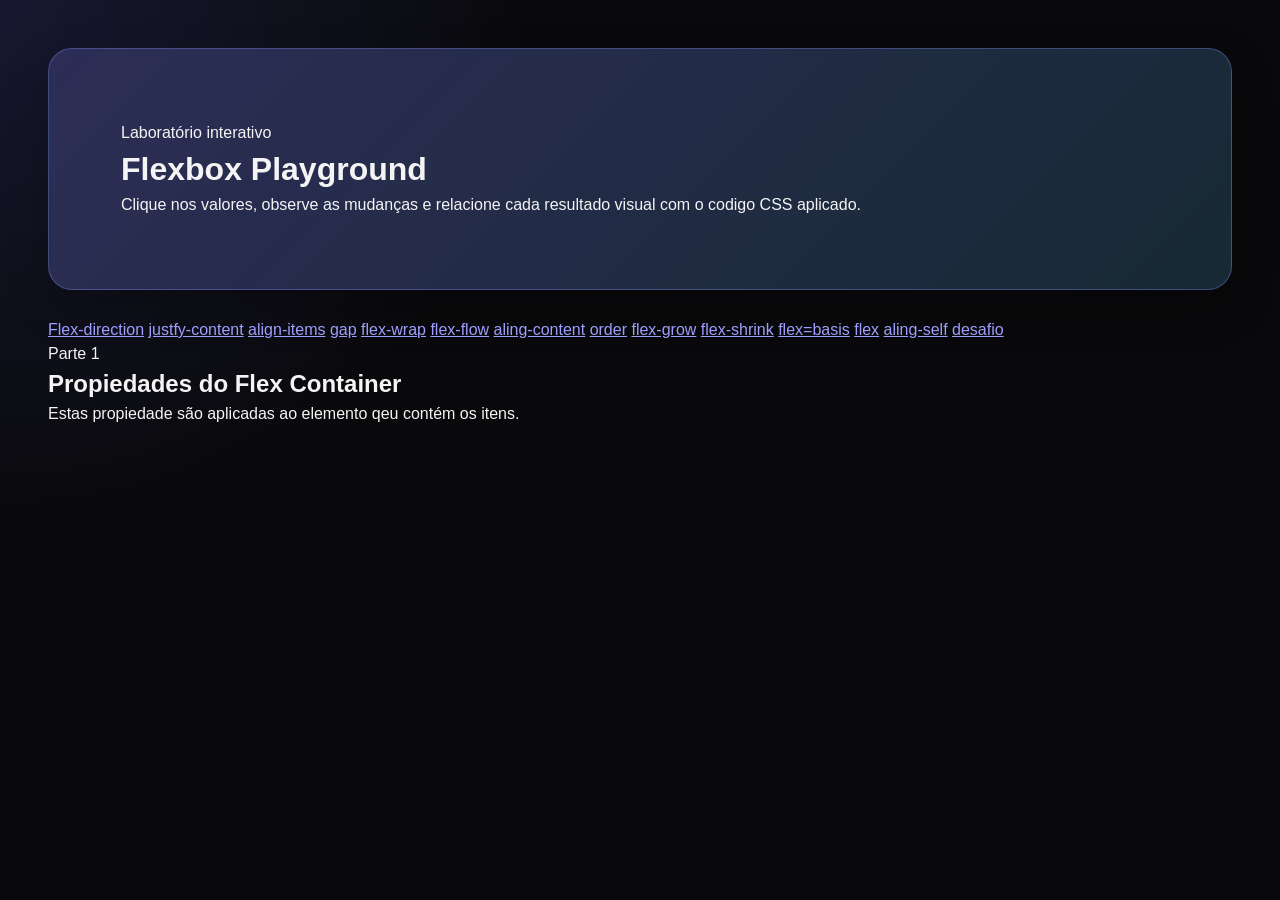
==== flexbox/index.html @ d8015ff4 "v1.0.0 Created the project architecture, including:  - /js    - script.js - /style    - style.css in" ====
<!-- Define que o documento utiliza HTML5. Deve ser a primeira declaração do arquivo -->
<!DOCTYPE html>
<!-- A tag html envolve toda a pagina. lang=pt-BR" informa o idioma para navegadores e leitores de tela. -->
<html lang="pt-BR">
<!-- Head guarda configurações e informações que não aparecem diretamente no conteúdo visual. -->
<head>
    <!-- Permite utilizar acentos, cedilha e outros caracteres especiais corretamente. -->
    <meta charset="UTF-8">
    <!-- Faz o layout respeitar a largura real de celularesm tablets e computadores. -->
    <meta name="viewport" content="width=device-width, initial-scale=1.0">
    <!-- Descrição usada por mecanismos de busca e no compartilhamento do link. -->
    <meta name="description" content="laboratório para aprender e praticar as principais propiedades do CSS flexbox">
    <!-- Texto exibido na aba do navegador -->
    <title>Laboratório Flexbox</title>
    <!-- Conecta o HTML ao arquivo CSS responsável pela aparencia da página. -->
    <link rel="stylesheet" href="style/style.css">

</head>

<!-- O body contém todo o conteúdo visível da página. -->
<body>

    <!-- ========================================================================
        CABEÇALHO PRINCIPAL
        Apresenta o nome e a proposta do laboratório.
    ==========================================================================-->

    <header class="page-header">
        <!-- Pequeno rótulo visual acima do título principal. -->
        <span class="page-label">Laboratório interativo</span>
        <!-- h1 é o título principal e deve representar o assunto da página. -->
        <h1>Flexbox Playground</h1>
        <p>
            Clique nos valores, observe as mudanças e relacione cada resultado visual com o codigo CSS aplicado.
        </p>
    </header>

    <!-- ========================================================================
        CABEÇALHO INTERNA
        Cada link aponta o id de uma seção da página.
        arial-label descreve o menu para tecnologias assistivas.
    ==========================================================================-->

    <nav>
        <a href="property-navigation" aria-label="Navegação das propiedades do Flexblox"></a>
        <a href="#flex-direction">Flex-direction</a>
        <a href="#justfy-content">justfy-content</a>
        <a href="#align-items">align-items</a>
        <a href="#gap">gap</a>
        <a href="#flex-wrap">flex-wrap</a>
        <a href="#flex-flow">flex-flow</a>
        <a href="#aling-content">aling-content</a>
        <a href="#order">order</a>
        <a href="#flex-grow">flex-grow</a>
        <a href="#flex-shrink">flex-shrink</a>
        <a href="#flex=basis">flex=basis</a>
        <a href="#flex">flex</a>
        <a href="#aling-self">aling-self</a>
        <a href="#desafio">desafio</a>
    </nav>

    <!-- O main reúne o centúdo principal do laboratório -->
    <main>

        <!-- ===================================================
         PARTE 1 - PROPRIEDADES DO FLEX CONTAINER
         São aplicadas ao elemento pai, responsásel por organizar os itens.
    =================================================== -->

    <header class="group-header">
        <span>Parte 1</span>
        <h2>Propiedades do Flex Container</h2>
        <p>Estas propiedade são aplicadas ao elemento qeu contém os itens.</p>
    </header>
    </main>
</body>
</html>
---- flexbox/style/style.css ----
/* ===========================================
   Configurações gerais
=========================================== */

:root {
    color-scheme: dark;
    --background: #09090b;
    --surface: #18181b;
    --surface-soft: #27272a;
    --surface-highlight: #3f3f46;
    --border: #52525b;
    --text: #f4f4f5;
    --text-muted: #d4d4d8;
    --primary: #6366f1;
    --primary-hover: #818cf8;
    --accente: #38bdf8;
    --success: #f59e0b;
    --warning: #f59e0b;
    --danger: #ef4444;
    --item: #0ea5e9;
    --item-selected: #f97316;
    --radius-small: 8px;
    --radius-medium: 12px;
    --radius-large: 18px;
    --shadow: 0 18px 45px rgba(0, 0, 0, 0.24);
}

* {
    margin: 0;
    padding: 0;
    box-sizing: border-box;
}

html {
    scroll-behavior: smooth;
    scroll-padding-top: 100px;
}

body {
    min-height: 100vh;
    padding: clamp(16px, 4vw, 48px);
    color: var(--text);
    background: 
        radial-gradient(circle at top left, 
            rgba(99, 102, 241, 0.16),
            transparent 34rem),
        var(--background);
    font-family: inter, arial, helvetica, sans-serif;
    line-height: 1.5; 
}
    button,
    select {
        font: inherit;
    }
    
    button,
    a,
    select {
        -webkit-tap-highlight-color: transparent;
    }

    button focus-visible,
    a:focus-visible
    select:focus-visible {
        outline: 3px solid #facc15;
        outline-offset: 3px;
    }

     /* ===========================================
          Cabeçalho e navegação
     =========================================== */

.page-header {
    max-width: 1200px;
    margin: 0 auto 28px;
    padding: clamp(28px, 6vw, 72px);
    text-aling: center;
    background: 
        linear-gradient(
            135deg, rgba(99, 102, 241, 0.28),
            rgba(14, 165, 233, 0.12)
        ),
            var(--surface);
    border: 1px solid rgba(129, 140, 248, 0.35);
    border-radius: 24px;
    box-shadow: var(--shadow);
}
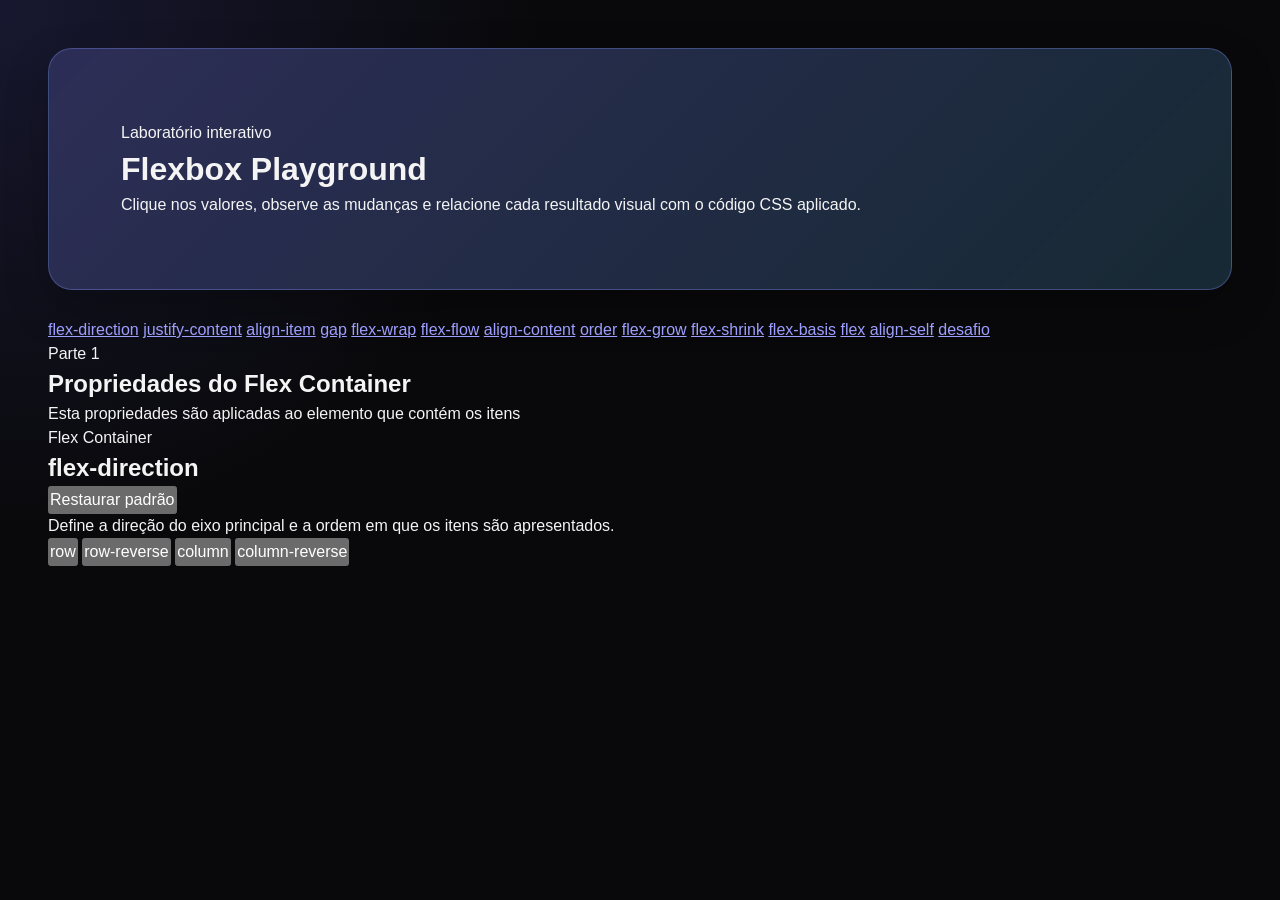
==== commit 4be2a32d: "v1.0.1 Updates to index.html:  1. Fixed bugs in the navigation menu. 2. Added styling to the `group-" ====
--- a/flexbox/index.html
+++ b/flexbox/index.html
@@ -1,77 +1,107 @@
 <!-- Define que o documento utiliza HTML5. Deve ser a primeira declaração do arquivo -->
 <!DOCTYPE html>
-<!-- A tag html envolve toda a pagina. lang=pt-BR" informa o idioma para navegadores e leitores de tela. -->
+<!-- A tag html envolve toda a página. lang="pt-BR" informa o idioma para navegadores e leitores de tela. -->
 <html lang="pt-BR">
-<!-- Head guarda configurações e informações que não aparecem diretamente no conteúdo visual. -->
+     <!-- O head guarda configurações e informações que não aparecem diretamente no conteúdo visual. -->
 <head>
     <!-- Permite utilizar acentos, cedilha e outros caracteres especiais corretamente. -->
     <meta charset="UTF-8">
-    <!-- Faz o layout respeitar a largura real de celularesm tablets e computadores. -->
+     <!-- Faz o layout respeitar a largura real de celulares, tablets e computadores. -->
     <meta name="viewport" content="width=device-width, initial-scale=1.0">
-    <!-- Descrição usada por mecanismos de busca e no compartilhamento do link. -->
-    <meta name="description" content="laboratório para aprender e praticar as principais propiedades do CSS flexbox">
-    <!-- Texto exibido na aba do navegador -->
-    <title>Laboratório Flexbox</title>
-    <!-- Conecta o HTML ao arquivo CSS responsável pela aparencia da página. -->
+    <!-- Descrição usada por mecanismos de busca e no compartilhamento do link -->
+    <meta name="description" content="Laboratório interativo para aprender a praticar as principais propriedades do css flexbox">
+    <!-- Texto exibido na aba do navegador-->
+    <title>Laboratorio Flexbox</title>
+    <!-- Conecta o HTML ao rquivo CSS responsável pela aparência da página -->
     <link rel="stylesheet" href="style/style.css">
-
 </head>
-
+ 
 <!-- O body contém todo o conteúdo visível da página. -->
 <body>
-
-    <!-- ========================================================================
-        CABEÇALHO PRINCIPAL
-        Apresenta o nome e a proposta do laboratório.
-    ==========================================================================-->
-
+ 
+        <!-- ===================================================
+         CABEÇALHO PRINCIPAL
+         Apresenta o nome e a proposta do laboratório.
+    =================================================== -->
+ 
     <header class="page-header">
-        <!-- Pequeno rótulo visual acima do título principal. -->
-        <span class="page-label">Laboratório interativo</span>
-        <!-- h1 é o título principal e deve representar o assunto da página. -->
+    <!-- Pequeno rótulo visual acima do título principal -->
+     <span class="page-label">Laboratório interativo</span>
+     <!-- h1 é o título principal e deve representar o assunto da página-->
         <h1>Flexbox Playground</h1>
         <p>
-            Clique nos valores, observe as mudanças e relacione cada resultado visual com o codigo CSS aplicado.
+            Clique nos valores, observe as mudanças e relacione cada resultado visual com o código CSS aplicado.
         </p>
     </header>
-
-    <!-- ========================================================================
-        CABEÇALHO INTERNA
-        Cada link aponta o id de uma seção da página.
-        arial-label descreve o menu para tecnologias assistivas.
-    ==========================================================================-->
-
-    <nav>
-        <a href="property-navigation" aria-label="Navegação das propiedades do Flexblox"></a>
-        <a href="#flex-direction">Flex-direction</a>
-        <a href="#justfy-content">justfy-content</a>
-        <a href="#align-items">align-items</a>
+    <!-- ===================================================
+         NAVEGAÇÃO INTERNA
+         Cada link aponta para o id de uma seção da página.
+         aria-label descreve o menu para tecnologias assistivas
+    =================================================== -->
+   
+ 
+    <nav class="property-navigation" aria-label="Navegação das propriedades do Flebox">
+        <a href="#flex-direction">flex-direction</a>
+        <a href="#justify-content">justify-content</a>
+        <a href="#align-item">align-item</a>
         <a href="#gap">gap</a>
         <a href="#flex-wrap">flex-wrap</a>
         <a href="#flex-flow">flex-flow</a>
-        <a href="#aling-content">aling-content</a>
+        <a href="#align-content">align-content</a>
         <a href="#order">order</a>
         <a href="#flex-grow">flex-grow</a>
         <a href="#flex-shrink">flex-shrink</a>
-        <a href="#flex=basis">flex=basis</a>
+        <a href="#flex-basis">flex-basis</a>
         <a href="#flex">flex</a>
-        <a href="#aling-self">aling-self</a>
+        <a href="#align-self">align-self</a>
         <a href="#desafio">desafio</a>
     </nav>
-
-    <!-- O main reúne o centúdo principal do laboratório -->
-    <main>
-
-        <!-- ===================================================
-         PARTE 1 - PROPRIEDADES DO FLEX CONTAINER
-         São aplicadas ao elemento pai, responsásel por organizar os itens.
+ 
+    <!-- O main reúne o conteúdo principal do laboratório -->
+<main>
+    <!-- ===================================================
+         PARTE 1 — PROPRIEDADES DO FLEX CONTAINER
+         São aplicadas ao elemento pai, responsável por organizar os itens.
     =================================================== -->
-
+ 
     <header class="group-header">
         <span>Parte 1</span>
-        <h2>Propiedades do Flex Container</h2>
-        <p>Estas propiedade são aplicadas ao elemento qeu contém os itens.</p>
+        <h2>Propriedades do Flex Container</h2>
+        <p>Esta propriedades são aplicadas ao elemento que contém os itens</p>
     </header>
-    </main>
+ 
+     <!-- ===================================================
+         SEÇÃO: flex-direction
+         Define a direção do eixo principal e a ordem inicial dos itens.
+         O id permite acessar esta seção pelo menu de navegação
+    =================================================== -->
+    <section class="demo" id="flex-direction">
+        <!-- Agrupa o título da propriedade e o botão que restaura o valor inicial. -->
+         <div class="demo-heading">
+            <div>
+                <span class="property-type">Flex Container</span>
+                <h2>flex-direction</h2>
+            </div>
+            <button type="button" class="reset-button" data-reset-section="direction">Restaurar padrão</button>
+         </div>
+ 
+         <p class="demo-introduction">
+            Define a direção do eixo principal e a ordem em que os itens são apresentados.
+         </p>
+ 
+         <!--
+            Grupo de botões com os valores da propriedade role="group" e aria-label ajudam leitores de tela data-* guarada o valor que será lido pelo JavaScript. aria-pressed informal qual botão está ativo.        
+         -->
+        <div class="buttons" role="group" aria aria-label="Valores de flex direction">
+            <button type="button" data-direction="row" aria-pressed="true">row</button>
+            <button type="button" data-direction="row-reverse" aria-pressed="false">row-reverse</button>
+            <button type="button" data-direction="column" aria-pressed="false">column</button>
+            <button type="button" data-direction="column-reverse" aria-pressed="false">column-reverse</button>
+        </div>
+    </section>
+</main>
+ 
+ 
 </body>
-</html>+</html>
+ 
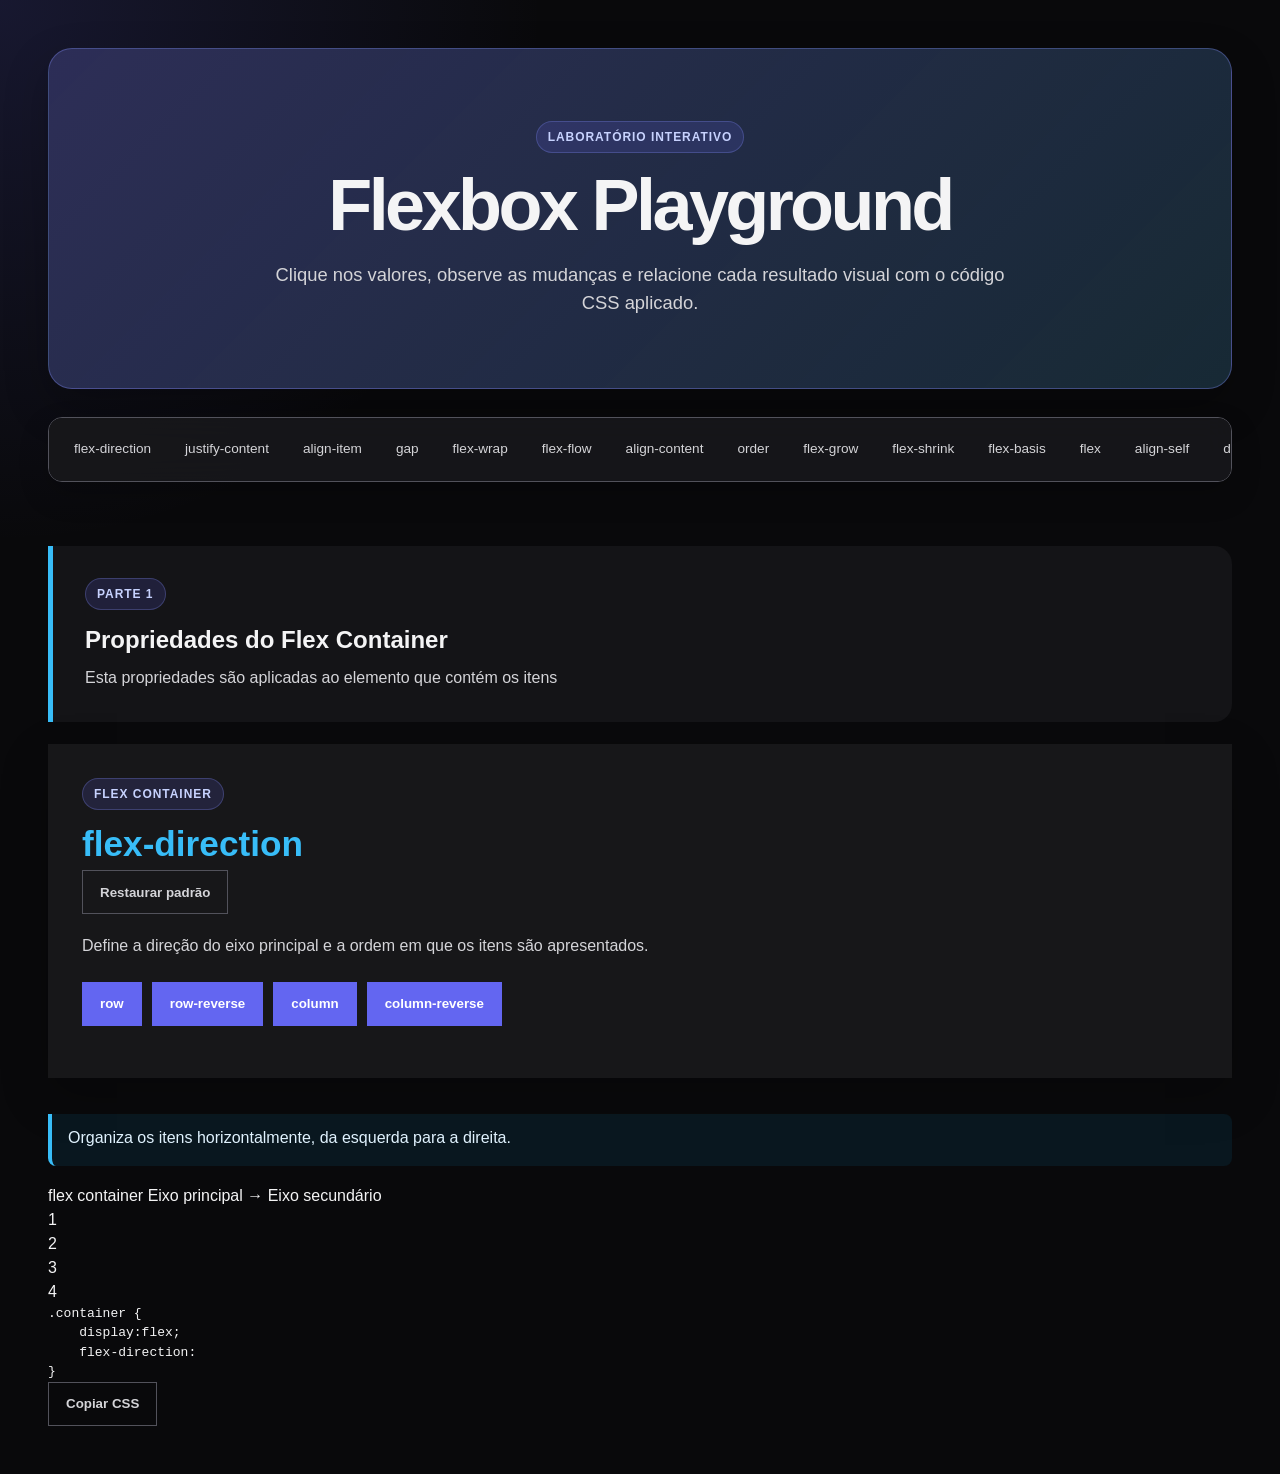
==== commit 0115fb17: "v1.0.3 Update to index.html:  1. Added a custom description field (updated via JavaScript based on t" ====
--- a/flexbox/index.html
+++ b/flexbox/index.html
@@ -99,6 +99,54 @@
             <button type="button" data-direction="column-reverse" aria-pressed="false">column-reverse</button>
         </div>
     </section>
+
+    <section>
+    <!--
+           Descrição atualizada pelo JavaScript conforme o botão escolhido.
+           aria-live="polite" permite anunciar a mudança para leitores de tela.
+           -->
+           <p class="property-description direction-description" aria-live="polite">
+            Organiza os itens horizontalmente, da esquerda para a direita.
+           </p>
+           <!--
+           Área visual da demonstração.
+           A classe container recebe display:flex no CSS.
+           A segunda classe identifica a propriedade demonstrada.
+           -->
+        <div class="container direction-container" id="direction-container">
+            <span class="container-label">flex container</span>
+            <!-- Indicadores dos eixos; JavaScript atualiza as setas nesta seção.-->
+            <span class="axis-main direction-main-axis">Eixo principal →</span>
+            <span class="axis axis-cross direction-cross-axis">Eixo secundário</span>
+            <!-- Cada elemento .item é um flex item. Os números facilitam observar ordem e posição.-->
+            <div><span class="item">1</span></div>
+            <div><span class="item">2</span></div>
+            <div><span class="item">3</span></div>
+            <div><span class="item">4</span></div>
+        </div>
+
+
+        <!--
+           Área visual da demonstração.
+           A classe container recebe display:flex no CSS.
+           A segunda classe identifica a propriedade demonstrada.
+           -->
+
+           <div class="code-wrapper">
+                <pre class="code"><code>.container {
+    display:flex;
+    flex-direction: <strong class="direction-value" aria-live="polite"></strong>
+}</code></pre>
+                <button type="button" class="copy-button" data-copy-propety="flex direction" data-copy-target=".direction-value">Copiar CSS</button>
+           </div>
+    </section>
+ 
+    </main>
+ 
+</body>
+ 
+</html>
+
 </main>
  
  
--- a/flexbox/style/style.css
+++ b/flexbox/style/style.css
@@ -1,20 +1,20 @@
 /* ===========================================
-   Configurações gerais
-=========================================== */
-
+    Configurações gerais
+============================================== */
+ 
 :root {
     color-scheme: dark;
     --background: #09090b;
     --surface: #18181b;
-    --surface-soft: #27272a;
+    --surafce-soft: #27272a;
     --surface-highlight: #3f3f46;
     --border: #52525b;
     --text: #f4f4f5;
     --text-muted: #d4d4d8;
     --primary: #6366f1;
     --primary-hover: #818cf8;
-    --accente: #38bdf8;
-    --success: #f59e0b;
+    --accent: #38bdf8;
+    --sucess: #22c55e;
     --warning: #f59e0b;
     --danger: #ef4444;
     --item: #0ea5e9;
@@ -24,64 +24,320 @@
     --radius-large: 18px;
     --shadow: 0 18px 45px rgba(0, 0, 0, 0.24);
 }
-
-* {
+ 
+*{
     margin: 0;
     padding: 0;
     box-sizing: border-box;
 }
-
+ 
 html {
     scroll-behavior: smooth;
     scroll-padding-top: 100px;
 }
-
+ 
 body {
     min-height: 100vh;
     padding: clamp(16px, 4vw, 48px);
     color: var(--text);
-    background: 
-        radial-gradient(circle at top left, 
-            rgba(99, 102, 241, 0.16),
-            transparent 34rem),
-        var(--background);
-    font-family: inter, arial, helvetica, sans-serif;
-    line-height: 1.5; 
-}
-    button,
-    select {
-        font: inherit;
-    }
-    
-    button,
-    a,
-    select {
-        -webkit-tap-highlight-color: transparent;
-    }
-
-    button focus-visible,
-    a:focus-visible
-    select:focus-visible {
-        outline: 3px solid #facc15;
-        outline-offset: 3px;
-    }
-
-     /* ===========================================
-          Cabeçalho e navegação
-     =========================================== */
-
+    background:
+        radial-gradient(circle at top left,
+        rgba(99, 102, 241, 0.16),
+        transparent 34rem),
+    var(--background);
+    font-family: Inter, Arial, Helvetica, sans-serif;
+    line-height: 1.5;
+}
+ 
+button,
+a,
+select {
+    -webkit-tap-highlight-color: transparent;
+}
+ 
+button:focus-visible,
+a:focus-visible,
+select:focus-visible {
+    outline: 3px solid #facc15;
+    outline-offset: 3px;
+}
+ 
+/* ========================================
+    Cabeçalho e navegação
+========================================= */
+ 
 .page-header {
     max-width: 1200px;
     margin: 0 auto 28px;
     padding: clamp(28px, 6vw, 72px);
-    text-aling: center;
-    background: 
+    text-align: center;
+    background:
         linear-gradient(
             135deg, rgba(99, 102, 241, 0.28),
             rgba(14, 165, 233, 0.12)
         ),
-            var(--surface);
+        var(--surface);
     border: 1px solid rgba(129, 140, 248, 0.35);
     border-radius: 24px;
     box-shadow: var(--shadow);
 }
+ 
+.page-label,
+.property-type,
+.group-header span {
+    display: inline-flex;
+    align-items: center;
+    width: fit-content;
+    padding: 6px 11px;
+    color: #c7d2fe;
+    background-color: rgba(99, 102, 241, 0.16);
+    border: 1px solid rgba(129, 140, 248, 0.28);
+    border-radius: 999px;
+    font-size: 0.75rem;
+    font-weight: 700;
+    letter-spacing: 0.08em;
+    text-transform: uppercase;
+}
+ 
+.page-header h1 {
+    margin-top: 16px;
+    font-size: clamp(2rem, 7vw, 4.5rem);
+    line-height: 1;
+    letter-spacing: -0.05em;
+}
+ 
+.page-header p {
+    max-width: 760px;
+    margin: 20px auto 0;
+    color: var(--text-muted);
+    font-size: clamp(1rem, 2vw, 1.15rem); /*     1.15rem*/
+}
+ 
+.property-navigation {
+    position: sticky;
+    top: 12px;
+    z-index: 20;
+    display: flex;
+    gap: 8px;
+    flex-wrap: nowrap;
+    max-width: 1200px;
+    margin: 0 auto 36px;
+    padding: 12px;
+    overflow-x: auto;
+    background-color: rgba(24, 24, 27, 0.9);
+    border: 1px solid var(--border);
+    border-radius: 14px;
+    box-shadow: 0 12px 30px rgba(0, 0, 0, 0.2);
+    backdrop-filter: blur(14px);
+}
+ 
+.property-navigation a {
+    flex: 0 0 auto;
+    padding: 8px 12px;
+    color: var(--text-muted);
+    background-color: var(--surface-soft);
+    border: 1px solid transparent;
+    border-radius: 999px;
+    text-decoration: none;
+    font-size: 0.85rem;
+    transition: 0.2s;
+}
+ 
+.property-navigation a:hover {
+    color: white;
+    background-color: var(--primary);
+    border-color: var(--primary-hover);
+}
+ 
+/* =============================================
+    Grupos e seções
+============================================== */
+ 
+main {
+    max-width: 1200px;
+    margin: 0 auto;
+}
+ 
+.group-header {
+    margin: 64px 0 22px;
+    padding: clamp(20px, 4vw, 32px);
+    background-color: rgba(24, 24, 27, 0.76);
+    border-left: 5px solid var(--accent);
+    border-radius: 0 var(--radius-large) var(--radius-large) 0;
+}
+ 
+.group-header h2 {
+    margin-top: 12px;
+    color: var(--text);
+    font-size: clamp(1.6rem, 4vw, 2,5rem);
+}
+ 
+.group-header p {
+    margin-top: 8px;
+    color: var(--text-muted);
+}
+ 
+/* ===========================================
+   CARD DE DEMONSTRAÇÃO
+
+   Cada propiedade é apresentada dentro de um card separado.
+
+   overflow: hidden impede que elementos ultrapassem as bordas.
+=========================================== */
+
+.demo {
+    margin-bottom: 36px;
+    padding: clamp(20px, 4vw, 34px);
+    overflow: hidden;
+    background-color: rgba(24, 24, 27, 0.92);
+    border: 1px sikud var(--surface-highlight);
+    border-radius: var(--surface-large);
+    box-shadow: var(--shadow);
+}
+
+/* ===========================================
+   CABEÇALHO UBTERBI DA DEMONSTRAÇÃO
+
+   Utiliza Flexbox para separar o título da propriedade e o botão de restauração.
+=========================================== */
+
+.demo-heading h2 {
+    margin-top: 8px;
+    color: var(flex);
+    align-items: flex-start;
+    justify-content: space-between;
+    gap: 20px;
+}
+
+.demo-heading h2 {
+    margin-top: 8px;
+    color: var(--accent);
+    font-size: clamp(1.55rem, 4vw, 2.2rem);
+}
+
+.item-property {
+    color: #fed7aa;
+    background-color: rgba(249, 115, 22, 0.14);
+    border-color: rgba(249, 115, 22, 0.3);
+}
+
+.challenge-label {
+    color: #bbf7d0;
+    background-color: rgba(34, 197, 94, 0.14);
+    border-color: rgba(34, 197, 94, 0.3);
+}
+
+.demo-introduction {
+    max-width: 850px;
+    margin: 18px 0 22px;
+    color: var(--text-muted);
+    line-height: 1.7;
+}
+
+.demo-introduction strong {
+    color: white;
+}
+
+/* ===========================================
+   DESCRIÇÃO DINAMICA
+
+   Este texto será atualizado pelo JavaScript quando o aluno selecionar outro valor da propiedade.
+=========================================== */
+
+.property-description {
+    min-height: 52px;
+    margin: 0 0 18px;
+    padding: 12px 16px;
+    color: #e0f2fe;
+    background-color: rgba(14, 165, 233, 0.09);
+    border-left: 4px solid var(--accent);
+    border-radius: 0 var(--radius-small) var(--radius-small);
+}
+
+/* ===========================================
+   BOTÕES E CONTROLES
+=========================================== */
+
+/* Organiza os botões em linha e permite quebra automática. */
+
+.buttons {
+    display: flex;
+    gap: 10px;
+    flex-wrap: wrap;
+    margin-bottom: 18px;
+}
+
+/* ===========================================
+   BOTÃO PADRÃO
+
+   min-height: 44px cria uma área confortavel para clique também em dispositivos com tela sensível ao toque.
+=========================================== */
+
+button {
+    min-height: 44px;
+    padding: 10px 17px;
+    color: white;
+    background-color: var(--primary);
+    border: 1px solid transparent;
+    cursor: pointer;
+    font-weight: 700;
+    transition: 
+        transform 0.2s,
+        background-color 0.2s,
+        border-color 0.2s,
+        box-shadow 0.2s;
+} 
+
+button:hover {
+    background-color: var(--primary-hover);
+    transform: translate(-1px);
+}
+
+/* ===========================================
+    BOTÃO ATIVO
+
+    A classe active é controlado pelo JavaScript e nostra qual valor CSS está selecionado.
+=========================================== */
+
+button.active {
+    color: #052e16;
+    background-color: #86efac;
+    box-shadow: 0 0 0 4px rgba(34, 197, 94, 0.14);
+} 
+
+.reset-button,
+.copy-button {
+    color: var(--text-muted);
+    background-color: var(--surface-soft);
+    border-color: var(--border);
+    font-weight: 600;
+}
+
+.reset-button:hover,
+.copy-button:hover {
+    color: white;
+    background-color: var(--surface-highlight);
+}
+
+/* ===========================================
+   Esta classe é adicionada temporariamente pelo JavaScript após o código CSS ser copiado.
+=========================================== */
+
+.copy-button.copy-succes {
+    color: var #052e16;
+    background-color: var(--sucess);
+    border-color: #86efac;
+}
+
+.compact-buttons {
+    margin-bottom: 0;
+}
+
+/* ===========================================
+   CONTROLE DA DEMONSTRAÇÃO flex-shrink
+
+   flex-shrink s[o é percebido quando falta espaço.
+
+   Por isso esta área permite alterar a largura do container.
+=========================================== */
+
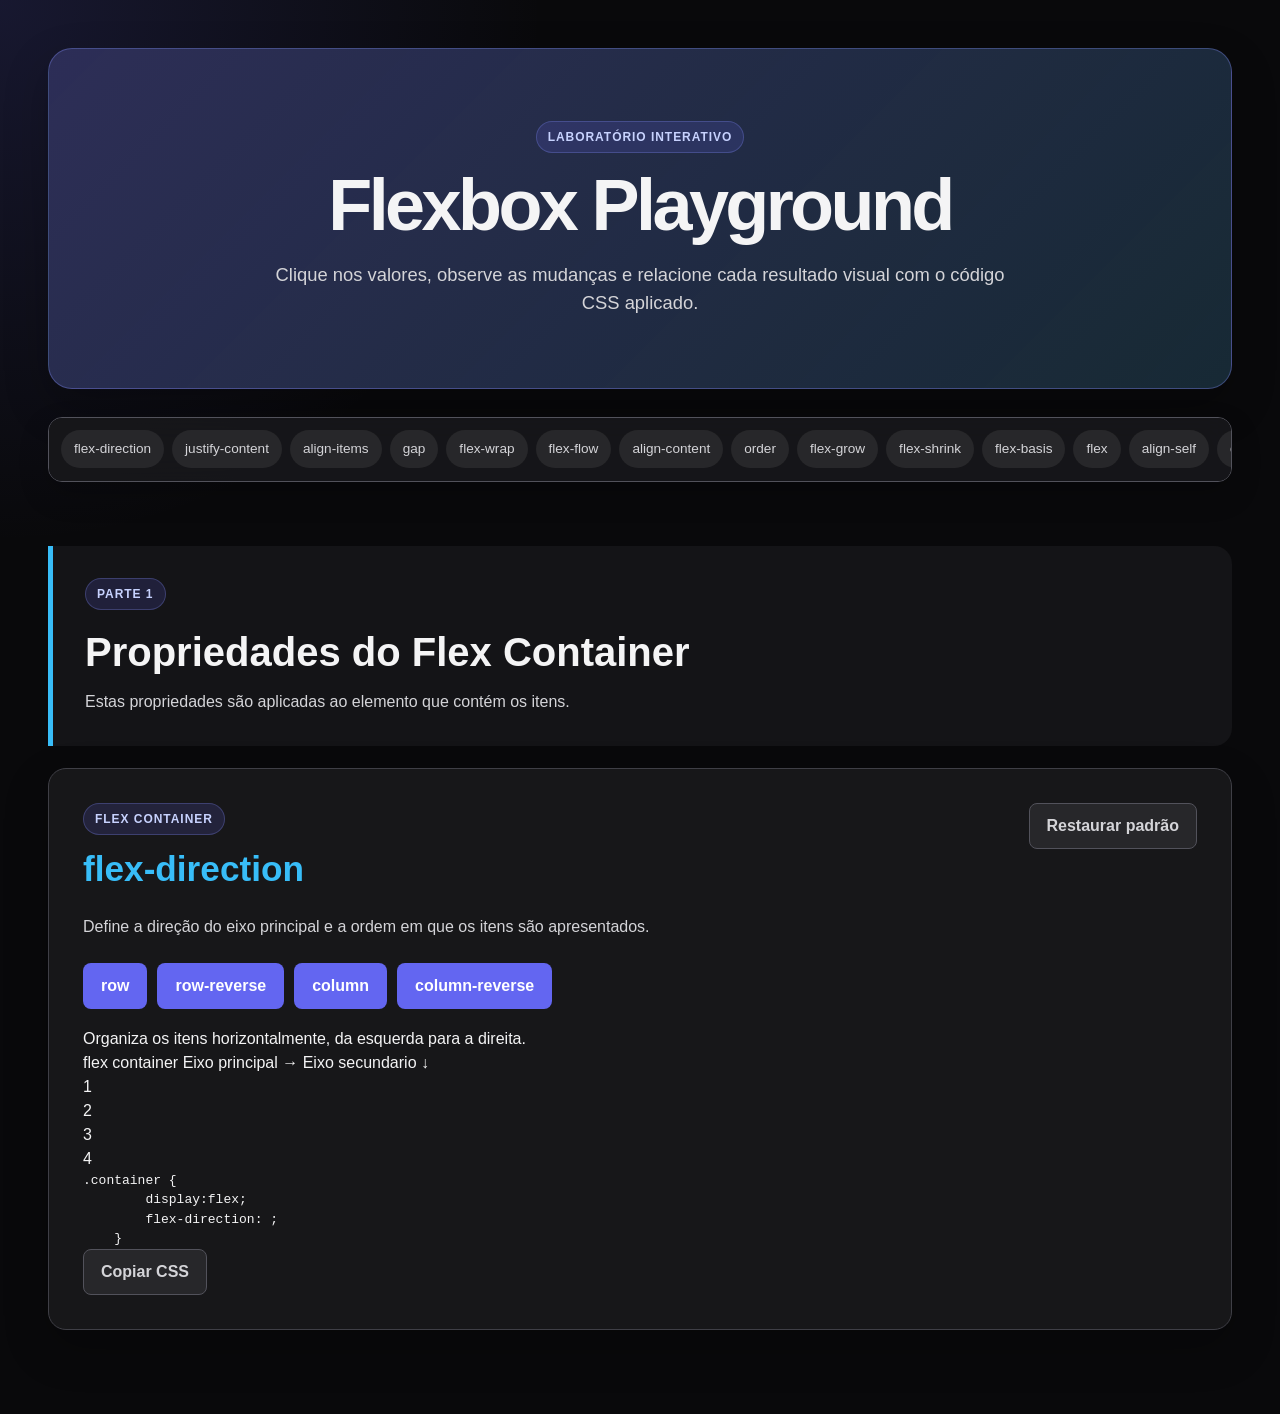
==== commit a5dd916c: "v1.0.2 Update to index.html:  1. Added a custom description field (updated via JavaScript based on t" ====
--- a/flexbox/index.html
+++ b/flexbox/index.html
@@ -2,48 +2,49 @@
 <!DOCTYPE html>
 <!-- A tag html envolve toda a página. lang="pt-BR" informa o idioma para navegadores e leitores de tela. -->
 <html lang="pt-BR">
-     <!-- O head guarda configurações e informações que não aparecem diretamente no conteúdo visual. -->
+ 
+<!-- O head guarda configurações e informações que não aparecem diretamente no conteúdo visual. -->
 <head>
     <!-- Permite utilizar acentos, cedilha e outros caracteres especiais corretamente. -->
     <meta charset="UTF-8">
-     <!-- Faz o layout respeitar a largura real de celulares, tablets e computadores. -->
+    <!-- Faz o layout respeitar a largura real de celulares, tablets e computadores. -->
     <meta name="viewport" content="width=device-width, initial-scale=1.0">
-    <!-- Descrição usada por mecanismos de busca e no compartilhamento do link -->
-    <meta name="description" content="Laboratório interativo para aprender a praticar as principais propriedades do css flexbox">
-    <!-- Texto exibido na aba do navegador-->
-    <title>Laboratorio Flexbox</title>
-    <!-- Conecta o HTML ao rquivo CSS responsável pela aparência da página -->
+    <!-- Descrição usada por mecanismos de busca e no compartilhamento do link. -->
+    <meta name="description" content="Laboratório interativo para aprender e praticar as principais propriedades do CSS flexbox.">
+    <!-- Texto exibido na aba do navegador -->
+    <title>Laboratório Flexbox</title>
+    <!-- Conecta o HTML ao arquivo CSS responsável pela aparência da página. -->
     <link rel="stylesheet" href="style/style.css">
 </head>
  
 <!-- O body contém todo o conteúdo visível da página. -->
 <body>
- 
-        <!-- ===================================================
+   
+    <!-- ===================================================
          CABEÇALHO PRINCIPAL
          Apresenta o nome e a proposta do laboratório.
     =================================================== -->
- 
     <header class="page-header">
-    <!-- Pequeno rótulo visual acima do título principal -->
-     <span class="page-label">Laboratório interativo</span>
-     <!-- h1 é o título principal e deve representar o assunto da página-->
+        <!-- Pequeno rótulo visual acima do título principal. -->
+        <span class="page-label">Laboratório interativo</span>
+        <!-- h1 é o título principal e deve represetar o assunto da página. -->
         <h1>Flexbox Playground</h1>
         <p>
-            Clique nos valores, observe as mudanças e relacione cada resultado visual com o código CSS aplicado.
+            Clique nos valores, observe as mudanças e relacione cada resultado visual
+            com o código CSS aplicado.
         </p>
     </header>
+ 
     <!-- ===================================================
          NAVEGAÇÃO INTERNA
          Cada link aponta para o id de uma seção da página.
-         aria-label descreve o menu para tecnologias assistivas
+         aria-label descreve o menu para tecnologias assistivas.
     =================================================== -->
-   
  
-    <nav class="property-navigation" aria-label="Navegação das propriedades do Flebox">
+    <nav class="property-navigation" aria-label="Navegação das propriedades do Flexbox">
         <a href="#flex-direction">flex-direction</a>
         <a href="#justify-content">justify-content</a>
-        <a href="#align-item">align-item</a>
+        <a href="#align-items">align-items</a>
         <a href="#gap">gap</a>
         <a href="#flex-wrap">flex-wrap</a>
         <a href="#flex-flow">flex-flow</a>
@@ -58,98 +59,90 @@
     </nav>
  
     <!-- O main reúne o conteúdo principal do laboratório -->
-<main>
-    <!-- ===================================================
-         PARTE 1 — PROPRIEDADES DO FLEX CONTAINER
-         São aplicadas ao elemento pai, responsável por organizar os itens.
-    =================================================== -->
+    <main>
+        <!-- ===================================================
+             PARTE 1 — PROPRIEDADES DO FLEX CONTAINER
+             São aplicadas ao elemento pai, responsável por organizar os itens.
+        =================================================== -->
+        <header class="group-header">
+            <span>Parte 1</span>
+            <h2>Propriedades do Flex Container</h2>
+            <p>Estas propriedades são aplicadas ao elemento que contém os itens.</p>
+        </header>
  
-    <header class="group-header">
-        <span>Parte 1</span>
-        <h2>Propriedades do Flex Container</h2>
-        <p>Esta propriedades são aplicadas ao elemento que contém os itens</p>
-    </header>
+        <!-- ===================================================
+             SEÇÃO: flex-direction
+             Define a direção do eixo principal e a ordem inicial dos itens.
+             O id permite acessar esta seção pelo menu de navegação.
+        =================================================== -->
+        <section class="demo" id="flex-direction">
+            <!-- Agrupa o título da propriedade e o botão que restaura o valor inicial. -->
+            <div class="demo-heading">
+                <div>
+                    <span class="property-type">Flex Container</span>
+                    <h2>flex-direction</h2>
+                </div>
+                <button type="button" class="reset-button" data-reset-section="direction">Restaurar padrão</button>
+            </div>
  
-     <!-- ===================================================
-         SEÇÃO: flex-direction
-         Define a direção do eixo principal e a ordem inicial dos itens.
-         O id permite acessar esta seção pelo menu de navegação
-    =================================================== -->
-    <section class="demo" id="flex-direction">
-        <!-- Agrupa o título da propriedade e o botão que restaura o valor inicial. -->
-         <div class="demo-heading">
-            <div>
-                <span class="property-type">Flex Container</span>
-                <h2>flex-direction</h2>
+            <p class="demo-introduction">
+                Define a direção do eixo principal e a ordem em que os itens são apresentados.
+            </p>
+ 
+            <!--
+                Grupo de botões com os valores da propriedade.
+                role="group" e aria-label ajudam leitores de tela.
+                data-* guarda o valor que será lido pelo JavaScript.
+                aria-pressed informa qual botão está ativo.
+            -->
+            <div class="buttons" role="group" aria-label="Valores de flex-direction">
+                <button type="button" data-direction="row" aria-pressed="true">row</button>
+                <button type="button" data-direction="row-reverse" aria-pressed="false">row-reverse</button>
+                <button type="button" data-direction="column" aria-pressed="false">column</button>
+                <button type="button" data-direction="column-reverse" aria-pressed="false">column-reverse</button>
             </div>
-            <button type="button" class="reset-button" data-reset-section="direction">Restaurar padrão</button>
-         </div>
+            <!--
+                Descrição atualizada pelo JavaScript conforme o botão escolhido.
+                aria-live="polite" permite anunciar a mudança para leitores de tela.
+                -->
  
-         <p class="demo-introduction">
-            Define a direção do eixo principal e a ordem em que os itens são apresentados.
-         </p>
+                <p class="property-descripition direction-descript" aria-live="polite">
+                    Organiza os itens horizontalmente, da esquerda para a direita.
+                </p>
  
-         <!--
-            Grupo de botões com os valores da propriedade role="group" e aria-label ajudam leitores de tela data-* guarada o valor que será lido pelo JavaScript. aria-pressed informal qual botão está ativo.        
-         -->
-        <div class="buttons" role="group" aria aria-label="Valores de flex direction">
-            <button type="button" data-direction="row" aria-pressed="true">row</button>
-            <button type="button" data-direction="row-reverse" aria-pressed="false">row-reverse</button>
-            <button type="button" data-direction="column" aria-pressed="false">column</button>
-            <button type="button" data-direction="column-reverse" aria-pressed="false">column-reverse</button>
-        </div>
-    </section>
-
-    <section>
-    <!--
-           Descrição atualizada pelo JavaScript conforme o botão escolhido.
-           aria-live="polite" permite anunciar a mudança para leitores de tela.
-           -->
-           <p class="property-description direction-description" aria-live="polite">
-            Organiza os itens horizontalmente, da esquerda para a direita.
-           </p>
-           <!--
-           Área visual da demonstração.
-           A classe container recebe display:flex no CSS.
-           A segunda classe identifica a propriedade demonstrada.
-           -->
-        <div class="container direction-container" id="direction-container">
-            <span class="container-label">flex container</span>
-            <!-- Indicadores dos eixos; JavaScript atualiza as setas nesta seção.-->
-            <span class="axis-main direction-main-axis">Eixo principal →</span>
-            <span class="axis axis-cross direction-cross-axis">Eixo secundário</span>
-            <!-- Cada elemento .item é um flex item. Os números facilitam observar ordem e posição.-->
-            <div><span class="item">1</span></div>
-            <div><span class="item">2</span></div>
-            <div><span class="item">3</span></div>
-            <div><span class="item">4</span></div>
-        </div>
-
-
-        <!--
-           Área visual da demonstração.
-           A classe container recebe display:flex no CSS.
-           A segunda classe identifica a propriedade demonstrada.
-           -->
-
-           <div class="code-wrapper">
-                <pre class="code"><code>.container {
-    display:flex;
-    flex-direction: <strong class="direction-value" aria-live="polite"></strong>
-}</code></pre>
-                <button type="button" class="copy-button" data-copy-propety="flex direction" data-copy-target=".direction-value">Copiar CSS</button>
-           </div>
-    </section>
+                <!--
+                Área visual da demontração.
+                A classe container recebe display:flex no CSS.
+                A segunda classe identifica a propriedade demonstrada.
+                -->
+                <div class="container direction-container" id="direction-container">
+                    <span class="container-label">flex container</span>
+                    <!-- Indicadores dos eixos; o JavaScript atualiza as setas nesta seção-->
+                    <span class="axis axis-main direction-main-axis">Eixo principal →</span>
+                    <span class="axis axis-cross direction-cross-axis">Eixo secundario ↓</span>
+                    <!-- Cada elemento .item é um flex Item. Os números facilitam observar ordem e posição -->
+                     <div><span class="item">1</span></div>
+                     <div><span class="item">2</span></div>
+                     <div><span class="item">3</span></div>
+                     <div><span class="item">4</span></div>
+                </div>
  
-    </main>
+                <!--
+                Mostra o CSS correspondente ao valor selecionado.
+                pre preserva espaços e quebras de linha; code identiica código-fonte.
+                O botão usa data-copy-property e data-copy-target para copiar o resultado
+                -->
+                <div class="code-wrapper">
+                    <pre class="code"></code>.container {
+        display:flex;
+        flex-direction: <strong class="direction-value" aria-live="polite"></strong>;
+    }</code></pre>
+                    <button type="button" class="copy-button" data-copy-property="flex-direction"
+                        data-copy-target=",direction-value">Copiar CSS</button>
+                </div>
+            </section>
+ 
+        </main>
  
 </body>
- 
-</html>
-
-</main>
- 
- 
-</body>
-</html>
- +</html>
--- a/flexbox/style/style.css
+++ b/flexbox/style/style.css
@@ -1,12 +1,12 @@
 /* ===========================================
-    Configurações gerais
-============================================== */
+   Configurações gerais
+=========================================== */
  
 :root {
     color-scheme: dark;
     --background: #09090b;
     --surface: #18181b;
-    --surafce-soft: #27272a;
+    --surface-soft: #27272a;
     --surface-highlight: #3f3f46;
     --border: #52525b;
     --text: #f4f4f5;
@@ -14,7 +14,7 @@
     --primary: #6366f1;
     --primary-hover: #818cf8;
     --accent: #38bdf8;
-    --sucess: #22c55e;
+    --success: #22c55e;
     --warning: #f59e0b;
     --danger: #ef4444;
     --item: #0ea5e9;
@@ -25,7 +25,7 @@
     --shadow: 0 18px 45px rgba(0, 0, 0, 0.24);
 }
  
-*{
+* {
     margin: 0;
     padding: 0;
     box-sizing: border-box;
@@ -42,11 +42,16 @@
     color: var(--text);
     background:
         radial-gradient(circle at top left,
-        rgba(99, 102, 241, 0.16),
-        transparent 34rem),
-    var(--background);
+            rgba(99, 102, 241, 0.16),
+            transparent 34rem),
+        var(--background);
     font-family: Inter, Arial, Helvetica, sans-serif;
     line-height: 1.5;
+}
+ 
+button,
+select {
+    font: inherit;
 }
  
 button,
@@ -62,9 +67,9 @@
     outline-offset: 3px;
 }
  
-/* ========================================
-    Cabeçalho e navegação
-========================================= */
+/* ===========================================
+   Cabeçalho e navegação
+=========================================== */
  
 .page-header {
     max-width: 1200px;
@@ -110,7 +115,7 @@
     max-width: 760px;
     margin: 20px auto 0;
     color: var(--text-muted);
-    font-size: clamp(1rem, 2vw, 1.15rem); /*     1.15rem*/
+    font-size: clamp(1rem, 2vw, 1.15rem); /*      1.15rem*/
 }
  
 .property-navigation {
@@ -149,9 +154,9 @@
     border-color: var(--primary-hover);
 }
  
-/* =============================================
-    Grupos e seções
-============================================== */
+/* ===========================================
+   Grupos e seções
+=========================================== */
  
 main {
     max-width: 1200px;
@@ -169,7 +174,7 @@
 .group-header h2 {
     margin-top: 12px;
     color: var(--text);
-    font-size: clamp(1.6rem, 4vw, 2,5rem);
+    font-size: clamp(1.6rem, 4vw, 2.5rem);
 }
  
 .group-header p {
@@ -177,73 +182,74 @@
     color: var(--text-muted);
 }
  
-/* ===========================================
-   CARD DE DEMONSTRAÇÃO
-
-   Cada propiedade é apresentada dentro de um card separado.
-
-   overflow: hidden impede que elementos ultrapassem as bordas.
-=========================================== */
-
+/* ========================================================
+    CARD DE DEMONSTRAÇÃO
+ 
+    Cada propriedade é apresentada dentro de um card separado
+ 
+    overflow: hidden impede que elementos ultrapassem as bordas.
+=========================================================== */
+ 
 .demo {
     margin-bottom: 36px;
     padding: clamp(20px, 4vw, 34px);
     overflow: hidden;
     background-color: rgba(24, 24, 27, 0.92);
-    border: 1px sikud var(--surface-highlight);
-    border-radius: var(--surface-large);
+    border: 1px solid var(--surface-highlight);
+    border-radius: var(--radius-large);
     box-shadow: var(--shadow);
 }
-
-/* ===========================================
-   CABEÇALHO UBTERBI DA DEMONSTRAÇÃO
-
-   Utiliza Flexbox para separar o título da propriedade e o botão de restauração.
-=========================================== */
-
-.demo-heading h2 {
-    margin-top: 8px;
-    color: var(flex);
+ 
+/* ========================================================
+    CABEÇALHO INTERNO DA DEMONSTRAÇÃO
+ 
+    Utiliza Flexbox para separar o título da propriedade e
+    o botão de restauração.
+=========================================================== */
+ 
+.demo-heading {
+    display: flex;
     align-items: flex-start;
     justify-content: space-between;
     gap: 20px;
 }
-
+ 
 .demo-heading h2 {
     margin-top: 8px;
     color: var(--accent);
     font-size: clamp(1.55rem, 4vw, 2.2rem);
 }
-
+ 
 .item-property {
     color: #fed7aa;
     background-color: rgba(249, 115, 22, 0.14);
     border-color: rgba(249, 115, 22, 0.3);
 }
-
+ 
 .challenge-label {
     color: #bbf7d0;
     background-color: rgba(34, 197, 94, 0.14);
     border-color: rgba(34, 197, 94, 0.3);
 }
-
+ 
 .demo-introduction {
     max-width: 850px;
     margin: 18px 0 22px;
     color: var(--text-muted);
     line-height: 1.7;
 }
-
+ 
 .demo-introduction strong {
     color: white;
 }
-
-/* ===========================================
-   DESCRIÇÃO DINAMICA
-
-   Este texto será atualizado pelo JavaScript quando o aluno selecionar outro valor da propiedade.
-=========================================== */
-
+ 
+/* ===========================================================
+    DESCRIÇÃO DINÂMICA
+ 
+    Este texto será atualizado pelo JavaScript quando o aluno
+    selecionar outro valor da propriedade
+=========================================================== */
+ 
 .property-description {
     min-height: 52px;
     margin: 0 0 18px;
@@ -253,58 +259,62 @@
     border-left: 4px solid var(--accent);
     border-radius: 0 var(--radius-small) var(--radius-small);
 }
-
-/* ===========================================
-   BOTÕES E CONTROLES
-=========================================== */
-
-/* Organiza os botões em linha e permite quebra automática. */
-
+ 
+/* ==============================================================
+    BOTÕES E CONTROLES
+=============================================================== */
+ 
+/* Organiza os balões em linha e permite quebra automática. */
+ 
 .buttons {
     display: flex;
     gap: 10px;
-    flex-wrap: wrap;
+    flex-shrink: wrap;
     margin-bottom: 18px;
 }
-
-/* ===========================================
-   BOTÃO PADRÃO
-
-   min-height: 44px cria uma área confortavel para clique também em dispositivos com tela sensível ao toque.
-=========================================== */
-
+ 
+/* ==============================================================
+    BOTÕES PADRÃO
+ 
+    min height: 44px cria uma área confortável para clique
+    também em dispositivos com tela sensível ao toque.
+=============================================================== */
+ 
 button {
     min-height: 44px;
     padding: 10px 17px;
     color: white;
     background-color: var(--primary);
     border: 1px solid transparent;
+    border-radius: var(--radius-small);
     cursor: pointer;
     font-weight: 700;
-    transition: 
+    transition:
         transform 0.2s,
         background-color 0.2s,
         border-color 0.2s,
         box-shadow 0.2s;
-} 
-
+}
+ 
 button:hover {
     background-color: var(--primary-hover);
-    transform: translate(-1px);
-}
-
-/* ===========================================
-    BOTÃO ATIVO
-
-    A classe active é controlado pelo JavaScript e nostra qual valor CSS está selecionado.
-=========================================== */
-
+    transform: translateY(-1px);
+}
+ 
+/* ==============================================================
+    BOTÕES ATIVO
+ 
+    A classe active é controlada pelo JavaScript e mostra qual
+    valor CSS está selecionada.
+=============================================================== */
+ 
 button.active {
     color: #052e16;
-    background-color: #86efac;
+    background-color: var(--sucess);
+    border-color: #86efac;
     box-shadow: 0 0 0 4px rgba(34, 197, 94, 0.14);
-} 
-
+}
+ 
 .reset-button,
 .copy-button {
     color: var(--text-muted);
@@ -312,32 +322,33 @@
     border-color: var(--border);
     font-weight: 600;
 }
-
-.reset-button:hover,
+ 
+.reset-button:hover
 .copy-button:hover {
     color: white;
     background-color: var(--surface-highlight);
 }
-
-/* ===========================================
-   Esta classe é adicionada temporariamente pelo JavaScript após o código CSS ser copiado.
-=========================================== */
-
-.copy-button.copy-succes {
-    color: var #052e16;
+ 
+/*
+    Esta classe é adicionada temporiariamente pelo JavaScript
+    após o código CSS ser copiado.
+*/
+ 
+.copy-button.copy-sucess {
+    color: #052e16;
     background-color: var(--sucess);
     border-color: #86efac;
 }
-
+ 
 .compact-buttons {
     margin-bottom: 0;
 }
-
-/* ===========================================
-   CONTROLE DA DEMONSTRAÇÃO flex-shrink
-
-   flex-shrink s[o é percebido quando falta espaço.
-
-   Por isso esta área permite alterar a largura do container.
-=========================================== */
-
+ 
+/* =========================================================================
+    CONTROLE DA DEMONSTRAÇÃO flex-shrink
+ 
+    flex-shrink só é percebido quando falta espaço.
+   
+    Por isso esta área permite alterar a largura do container.
+========================================================================== */
+ 
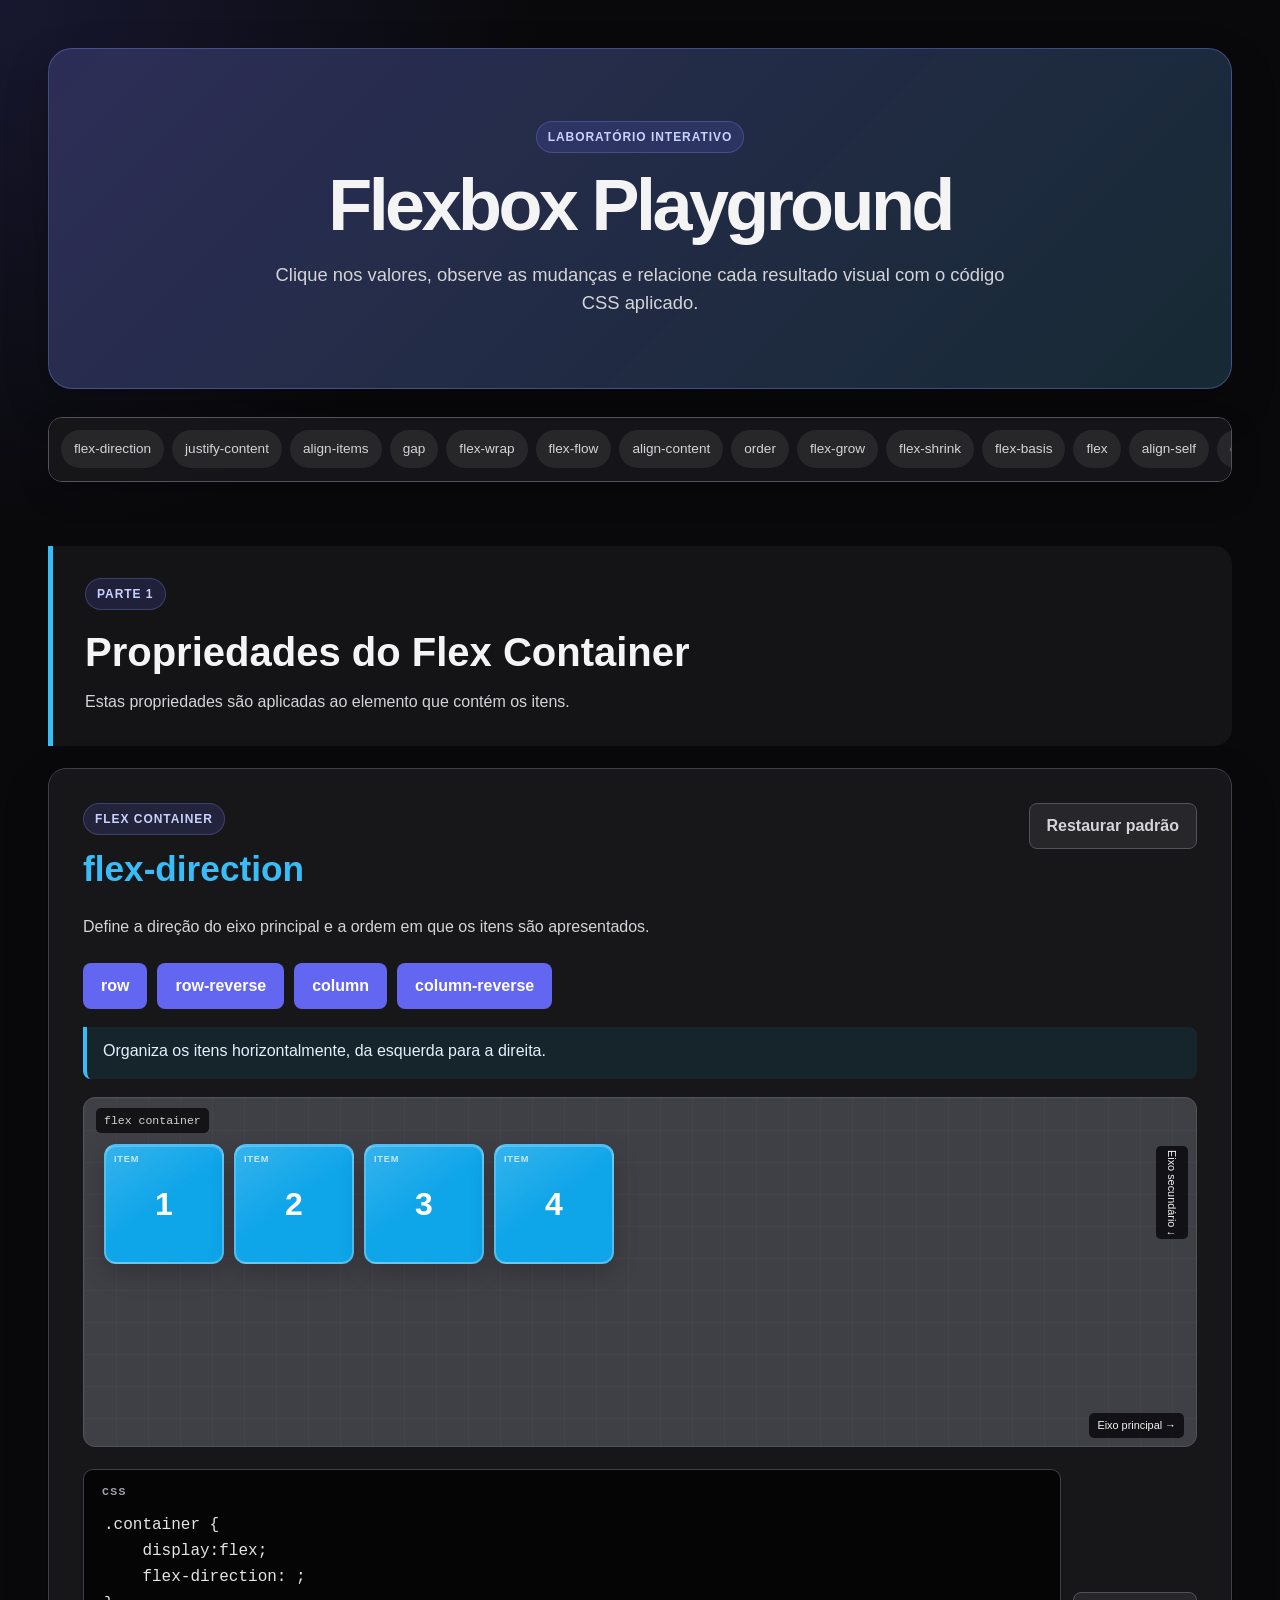
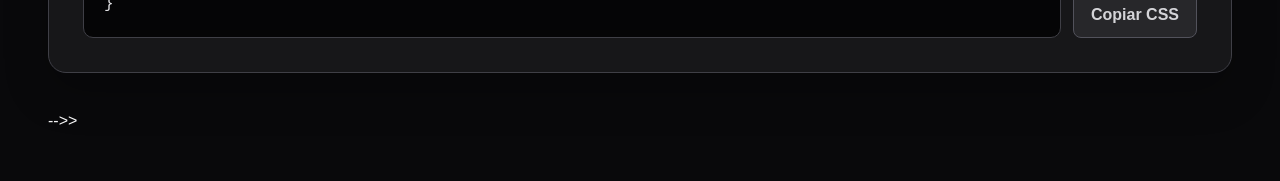
==== commit c1a430c5: "v.1.0.3 Update to index.html:  There were no updates to this file in this version.  Update to style." ====
--- a/flexbox/index.html
+++ b/flexbox/index.html
@@ -101,48 +101,48 @@
                 <button type="button" data-direction="column" aria-pressed="false">column</button>
                 <button type="button" data-direction="column-reverse" aria-pressed="false">column-reverse</button>
             </div>
+ 
             <!--
                 Descrição atualizada pelo JavaScript conforme o botão escolhido.
                 aria-live="polite" permite anunciar a mudança para leitores de tela.
-                -->
+            -->
+            <p class="property-description direction-description" aria-live="polite">
+                Organiza os itens horizontalmente, da esquerda para a direita.
+            </p>
  
-                <p class="property-descripition direction-descript" aria-live="polite">
-                    Organiza os itens horizontalmente, da esquerda para a direita.
-                </p>
- 
-                <!--
-                Área visual da demontração.
+            <!--
+                Área visual da demonstração.
                 A classe container recebe display:flex no CSS.
                 A segunda classe identifica a propriedade demonstrada.
-                -->
-                <div class="container direction-container" id="direction-container">
-                    <span class="container-label">flex container</span>
-                    <!-- Indicadores dos eixos; o JavaScript atualiza as setas nesta seção-->
-                    <span class="axis axis-main direction-main-axis">Eixo principal →</span>
-                    <span class="axis axis-cross direction-cross-axis">Eixo secundario ↓</span>
-                    <!-- Cada elemento .item é um flex Item. Os números facilitam observar ordem e posição -->
-                     <div><span class="item">1</span></div>
-                     <div><span class="item">2</span></div>
-                     <div><span class="item">3</span></div>
-                     <div><span class="item">4</span></div>
-                </div>
+            -->
+            <div class="container direction-container" id="direction-container">
+                <span class="container-label">flex container</span>
+                <!-- Indicadores dos eixos; o JavaScript atualiza as setas nesta seção. -->
+                <span class="axis axis-main direction-main-axis">Eixo principal →</span>
+                <span class="axis axis-cross direction-cross-axis">Eixo secundário ↓</span>
+                <!-- Cada elemento .item é um flex Item. Os números facilitam observar ordem e posição. -->
+                <div><span class="item">1</span></div>
+                <div><span class="item">2</span></div>
+                <div><span class="item">3</span></div>
+                <div><span class="item">4</span></div>
+            </div>
  
-                <!--
+            <!--
                 Mostra o CSS correspondente ao valor selecionado.
-                pre preserva espaços e quebras de linha; code identiica código-fonte.
-                O botão usa data-copy-property e data-copy-target para copiar o resultado
-                -->
-                <div class="code-wrapper">
-                    <pre class="code"></code>.container {
-        display:flex;
-        flex-direction: <strong class="direction-value" aria-live="polite"></strong>;
-    }</code></pre>
-                    <button type="button" class="copy-button" data-copy-property="flex-direction"
-                        data-copy-target=",direction-value">Copiar CSS</button>
-                </div>
-            </section>
+                <pre> preserva espaços e quebras de linha; <code> identifica código-fonte.
+                O botão usa data-copy-property e data-copy-target para copiar o resultado.
+            -->
+            <div class="code-wrapper">
+                <pre class="code"><code>.container {
+    display:flex;
+    flex-direction: <strong class="direction-value" aria-live="polite"></strong>;                    
+}</code></pre>
+                <button type="button" class="copy-button" data-copy-property="flex-direction"
+                    data-copy-target=".direction-value">Copiar CSS</button>
+            </div>
+        </section>
  
-        </main>
+    </main>
  
 </body>
-</html>+</html>-->>
--- a/flexbox/style/style.css
+++ b/flexbox/style/style.css
@@ -182,13 +182,13 @@
     color: var(--text-muted);
 }
  
-/* ========================================================
-    CARD DE DEMONSTRAÇÃO
- 
-    Cada propriedade é apresentada dentro de um card separado
- 
-    overflow: hidden impede que elementos ultrapassem as bordas.
-=========================================================== */
+/* ==========================================================
+   CARD DE DEMONSTRAÇÃO
+ 
+   Cada propriedade é apresentada dentro de um card separado.
+ 
+   overflow: hidden impede que elementos ultrapassem as bordas.
+========================================================== */
  
 .demo {
     margin-bottom: 36px;
@@ -200,12 +200,12 @@
     box-shadow: var(--shadow);
 }
  
-/* ========================================================
-    CABEÇALHO INTERNO DA DEMONSTRAÇÃO
- 
-    Utiliza Flexbox para separar o título da propriedade e
-    o botão de restauração.
-=========================================================== */
+/* ==========================================================
+   CABEÇALHO INTERNO DA DEMONSTRAÇÃO
+ 
+   Utiliza Flexbox para separar o título da propriedade e
+   o botão de restauração.
+========================================================== */
  
 .demo-heading {
     display: flex;
@@ -243,12 +243,12 @@
     color: white;
 }
  
-/* ===========================================================
-    DESCRIÇÃO DINÂMICA
- 
-    Este texto será atualizado pelo JavaScript quando o aluno
-    selecionar outro valor da propriedade
-=========================================================== */
+/* ==========================================================
+   DESCRIÇÃO DINÂMICA
+ 
+   Este texto será atualizado pelo JavaScript quando o aluno
+   selecionar outro valor da propriedade.
+========================================================== */
  
 .property-description {
     min-height: 52px;
@@ -260,25 +260,25 @@
     border-radius: 0 var(--radius-small) var(--radius-small);
 }
  
-/* ==============================================================
-    BOTÕES E CONTROLES
-=============================================================== */
- 
-/* Organiza os balões em linha e permite quebra automática. */
+/* ==========================================================
+   BOTÕES E CONTROLES
+========================================================== */
+ 
+/* Organiza os botões em linha e permite quebra automática. */
  
 .buttons {
     display: flex;
     gap: 10px;
-    flex-shrink: wrap;
+    flex-wrap: wrap;
     margin-bottom: 18px;
 }
  
-/* ==============================================================
-    BOTÕES PADRÃO
- 
-    min height: 44px cria uma área confortável para clique
-    também em dispositivos com tela sensível ao toque.
-=============================================================== */
+/* ==========================================================
+   BOTÃO PADRÃO
+ 
+   min-height: 44px cria uma área confortável para clique
+   também em dispositivos com tela sensível ao toque.
+========================================================== */
  
 button {
     min-height: 44px;
@@ -301,16 +301,16 @@
     transform: translateY(-1px);
 }
  
-/* ==============================================================
-    BOTÕES ATIVO
- 
-    A classe active é controlada pelo JavaScript e mostra qual
-    valor CSS está selecionada.
-=============================================================== */
+/* ==========================================================
+   BOTÃO ATIVO
+ 
+   A classe active é controlada pelo JavaScript e mostra qual
+   valor CSS está selecionado.
+========================================================== */
  
 button.active {
     color: #052e16;
-    background-color: var(--sucess);
+    background-color: var(--success);
     border-color: #86efac;
     box-shadow: 0 0 0 4px rgba(34, 197, 94, 0.14);
 }
@@ -323,20 +323,20 @@
     font-weight: 600;
 }
  
-.reset-button:hover
+.reset-button:hover,
 .copy-button:hover {
     color: white;
     background-color: var(--surface-highlight);
 }
  
 /*
-    Esta classe é adicionada temporiariamente pelo JavaScript
-    após o código CSS ser copiado.
+   Esta classe é adicionada temporariamente pelo JavaScript
+   após o código CSS ser copiado.
 */
  
-.copy-button.copy-sucess {
+.copy-button.copy-success {
     color: #052e16;
-    background-color: var(--sucess);
+    background-color: var(--success);
     border-color: #86efac;
 }
  
@@ -344,11 +344,262 @@
     margin-bottom: 0;
 }
  
-/* =========================================================================
-    CONTROLE DA DEMONSTRAÇÃO flex-shrink
- 
-    flex-shrink só é percebido quando falta espaço.
-   
-    Por isso esta área permite alterar a largura do container.
-========================================================================== */
+/* ==========================================================
+   CONTROLE DA DEMONSTRAÇÃO flex-shrink
+ 
+   flex-shrink só é percebido quando falta espaço.
+ 
+   Por isso esta área permite alterar a largura do container.
+========================================================== */
+ 
+.size-controls {
+    display: flex;
+    align-items: center;
+    gap: 14px;
+    flex-wrap: wrap;
+    margin-bottom: 18px;
+    padding: 14px;
+    background-color: var(--surface-soft);
+    border-radius: var(--radius-medium);
+}
+ 
+.size-controls span {
+    color: var(--text-muted);
+    font-weight: 700;
+}
+ 
+/* ==========================================================
+   CONTAINERS E ITENS
+========================================================== */
+ 
+/* ==========================================================
+   FLEX CONTAINER BASE
+ 
+   Esta é a classe principal do laboratório.
+ 
+   display: flex ativa o Flexbox.
+   flex-direction: row define a direção inicial.
+   gap cria espaço entre os Flex Items.
+ 
+   position: relative permite posicionar rótulos e indicadores
+   dentro do container.
+ 
+   overflow: auto cria rolagem quando necessário.
+========================================================== */
+ 
+.container {
+    position: relative;
+    display: flex;
+    flex-direction: row;
+    width: 100%;
+    min-height: 350px;
+    gap: 10px;
+    padding: 46px 20px 20px;
+    overflow: auto;
+    background:
+        linear-gradient(rgba(255, 255, 255, 0.025) 1px, transparent 1px),
+        linear-gradient(90deg, rgba(255, 255, 255, 0.025) 1px, transparent 1px),
+        var(--surface-highlight);
+    background-size: 32px 32px;
+    border: 1px solid var(--border);
+    border-radius: var(--radius-medium);
+    transition: 0.35s;
+}
+ 
+/* ==========================================================
+   RÓTULO DO CONTAINER
+ 
+   position: absolute posiciona o rótulo sobre a área visual.
+ 
+   pointer-events: none impede que ele bloqueie cliques.
+========================================================== */
+ 
+.container-label {
+    position: absolute;
+    top: 10px;
+    left: 12px;
+    z-index: 5;
+    padding: 4px 8px;
+    color: #d4d4d8;
+    background-color: rgba(9, 9, 11, 0.8);
+    border-radius: 5px;
+    font-family: Consolas, Monaco, monospace;
+    font-size: 0.72rem;
+    pointer-events: none;
+}
+ 
+/* ==========================================================
+   FLEX ITEM BASE
+ 
+   Cada card numerado representa um Flex Item.
+ 
+   O próprio item também usa display: flex para centralizar
+   seu conteúdo interno.
+ 
+   flex: 0 1 auto significa:
+   - não crescer
+   - poder encolher
+   - usar tamanho automático como base
+========================================================== */
+ 
+.item {
+    position: relative;
+    display: flex;
+    flex: 0 1 auto;
+    align-items: center;
+    justify-content: center;
+    width: 120px;
+    height: 120px;
+    color: white;
+    background:
+        linear-gradient(145deg, rgba(255, 255, 255, 0.16), transparent 50%),
+        var(--item);
+    border: 2px solid rgba(255, 255, 255, 0.28);
+    border-radius: 12px;
+    box-shadow:
+        0 10px 25px rgba(0, 0, 0, 0.2),
+        inset 0 1px 0 rgba(255, 255, 255, 0.22);
+    font-size: 2rem;
+    font-weight: 800;
+    transition: 0.35s;
+}
+ 
+/* ==========================================================
+   PSEUDOELEMENTO ::before
+ 
+   Cria o texto "item" sem adicionar outro elemento no HTML.
+ 
+   É usado apenas como elemento visual.
+========================================================== */
+ 
+.item::before {
+    content: "item";
+    position: absolute;
+    top: 7px;
+    left: 8px;
+    font-size: 0.58rem;
+    font-weight: 700;
+    letter-spacing: 0.08em;
+    text-transform: uppercase;
+    opacity: 0.72;
+}
+ 
+.item small {
+    position: absolute;
+    bottom: 8px;
+    font-size: 0.58rem;
+    letter-spacing: 0.05em;
+    text-transform: uppercase;
+}
+ 
+/* Destaca visualmente o item manipulado na demonstração. */
+ 
+.item-selected {
+    background:
+        linear-gradient(145deg, rgba(255, 255, 255, 0.18), transparent 50%),
+        var(--item-selected);
+    border-color: #fdba74;
+}
+ 
+/* ==========================================================
+    INDICADORES DE EIXO
+ 
+    Mostram o eixo principal e o eixo secundário do flexbox.
+========================================================== */
+ 
+.axis {
+    position: absolute;
+    z-index: 4;
+    padding: 4px 8px;
+    color: #f4f4f5;
+    background-color: rgba(9, 9, 11, 0.82);
+    border-radius: 5px;
+    font-size: 0.68rem;
+    pointer-events: none;
+}
+ 
+.axis-main {
+    right: 12px;
+    bottom: 8px;
+}
+ 
+/*
+    writing-mode altera a direção da escrita para apresentar
+    o rótulo verticalmente.
+*/
+ 
+.axis-cross {
+    top: 48px;
+    right: 8px;
+    writing-mode: vertical-rl;
+}
+ 
+/* ==========================================================
+    PAINEL DE CÓDIGO
+========================================================== */
+ 
+/* ==========================================================
+    ESTRUTURA DO PAINEL
+ 
+    CSS grid cria duas colunas:
+    - código ocupando o espaço disponível
+    - botão de copiar com largura automática
+========================================================== */
+ 
+.code-wrapper {
+    display: grid;
+    grid-template-columns: 1fr auto;
+    gap: 12px;
+    align-items: end;
+    margin-top: 22px;
+}
+ 
+/* ==========================================================
+    BLOCO DE CÓDIGO
+ 
+    Usa fonte monoespaçada para melhorar a leitura.
+ 
+    overflow-x: auto adiciona rolagem quando o conteúdo não
+    cabe em telas pequenas.
+========================================================== */
+ 
+.code {
+    position: relative;
+    min-width: 0;
+    padding: 42px 20px 20px;
+    overflow-x: auto;
+    color: #e4e4e7;
+    background-color: #050506;
+    border: 1px solid #3f3f46;
+    border-radius: 10px;
+    font-family: Consolas, Monaco, monospace;
+    font-size: clamp(0.85rem, 2vw, 1rem);
+    line-height: 1.65;
+}
+ 
+/* Cria o rótulo "CSS" sem precisar adicioná-lo no HTML. */
+ 
+.code::before {
+    content: "CSS";
+    position: absolute;
+    top: 12px;
+    left: 18px;
+    color: #a1a1aa;
+    font-size: 0.72rem;
+    font-weight: 700;
+    letter-spacing: 0.12em;
+}
+ 
+.code strong {
+    color: var(--success);
+}
+ 
+/* ==========================================================
+   CONFIGURAÇÕES ESPECÍFICAS DAS DEMONSTRAÇÕES
+ 
+   A classe .container define o comportamento base.
+ 
+   As classes abaixo alteram apenas o necessário para tornar
+   cada propriedade visível e didática.
+========================================================== */
  
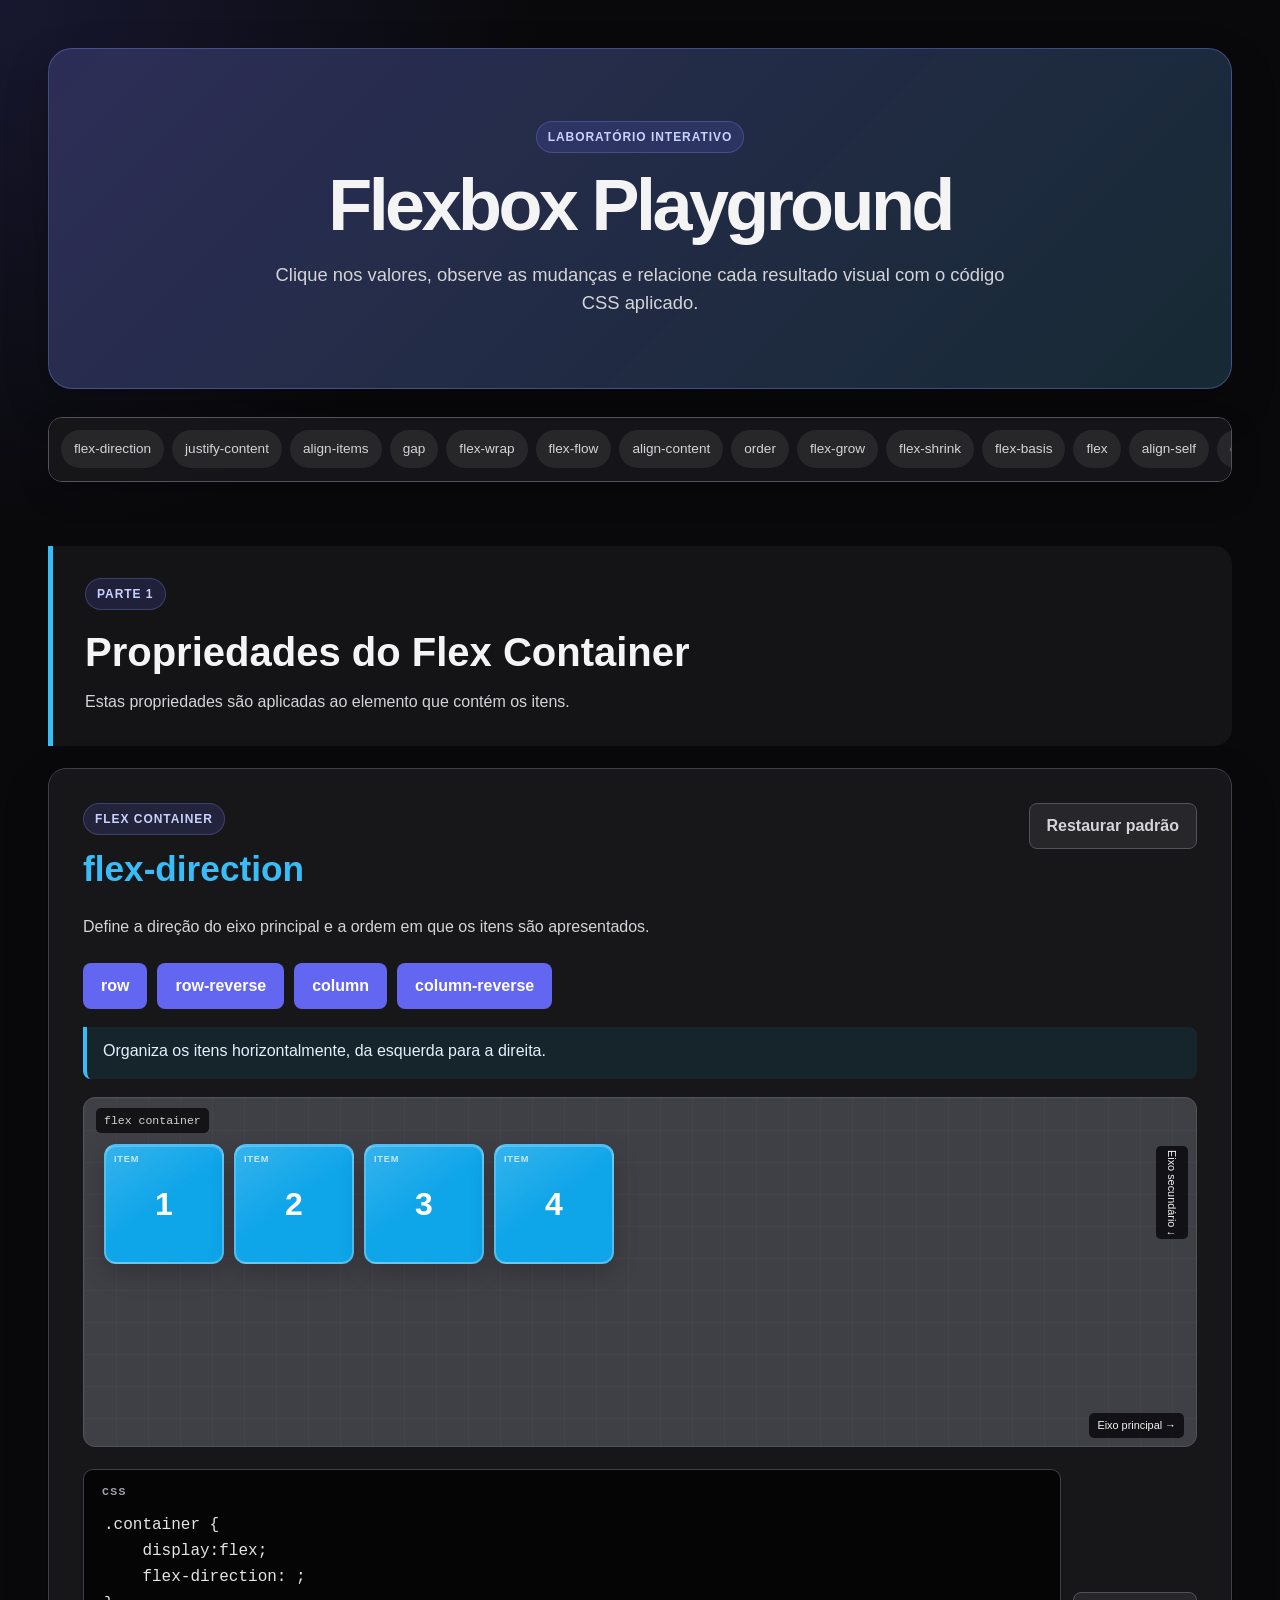
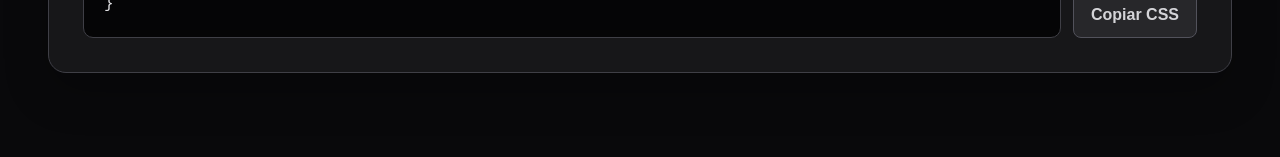
==== commit a719fc0d: "v1.0.4 Update to index.html:  No updates were made to this file in this version.  Update to style.cs" ====
--- a/flexbox/index.html
+++ b/flexbox/index.html
@@ -143,6 +143,8 @@
         </section>
  
     </main>
+
+    <script src="js/script.js"></script>
  
 </body>
-</html>-->>+</html>
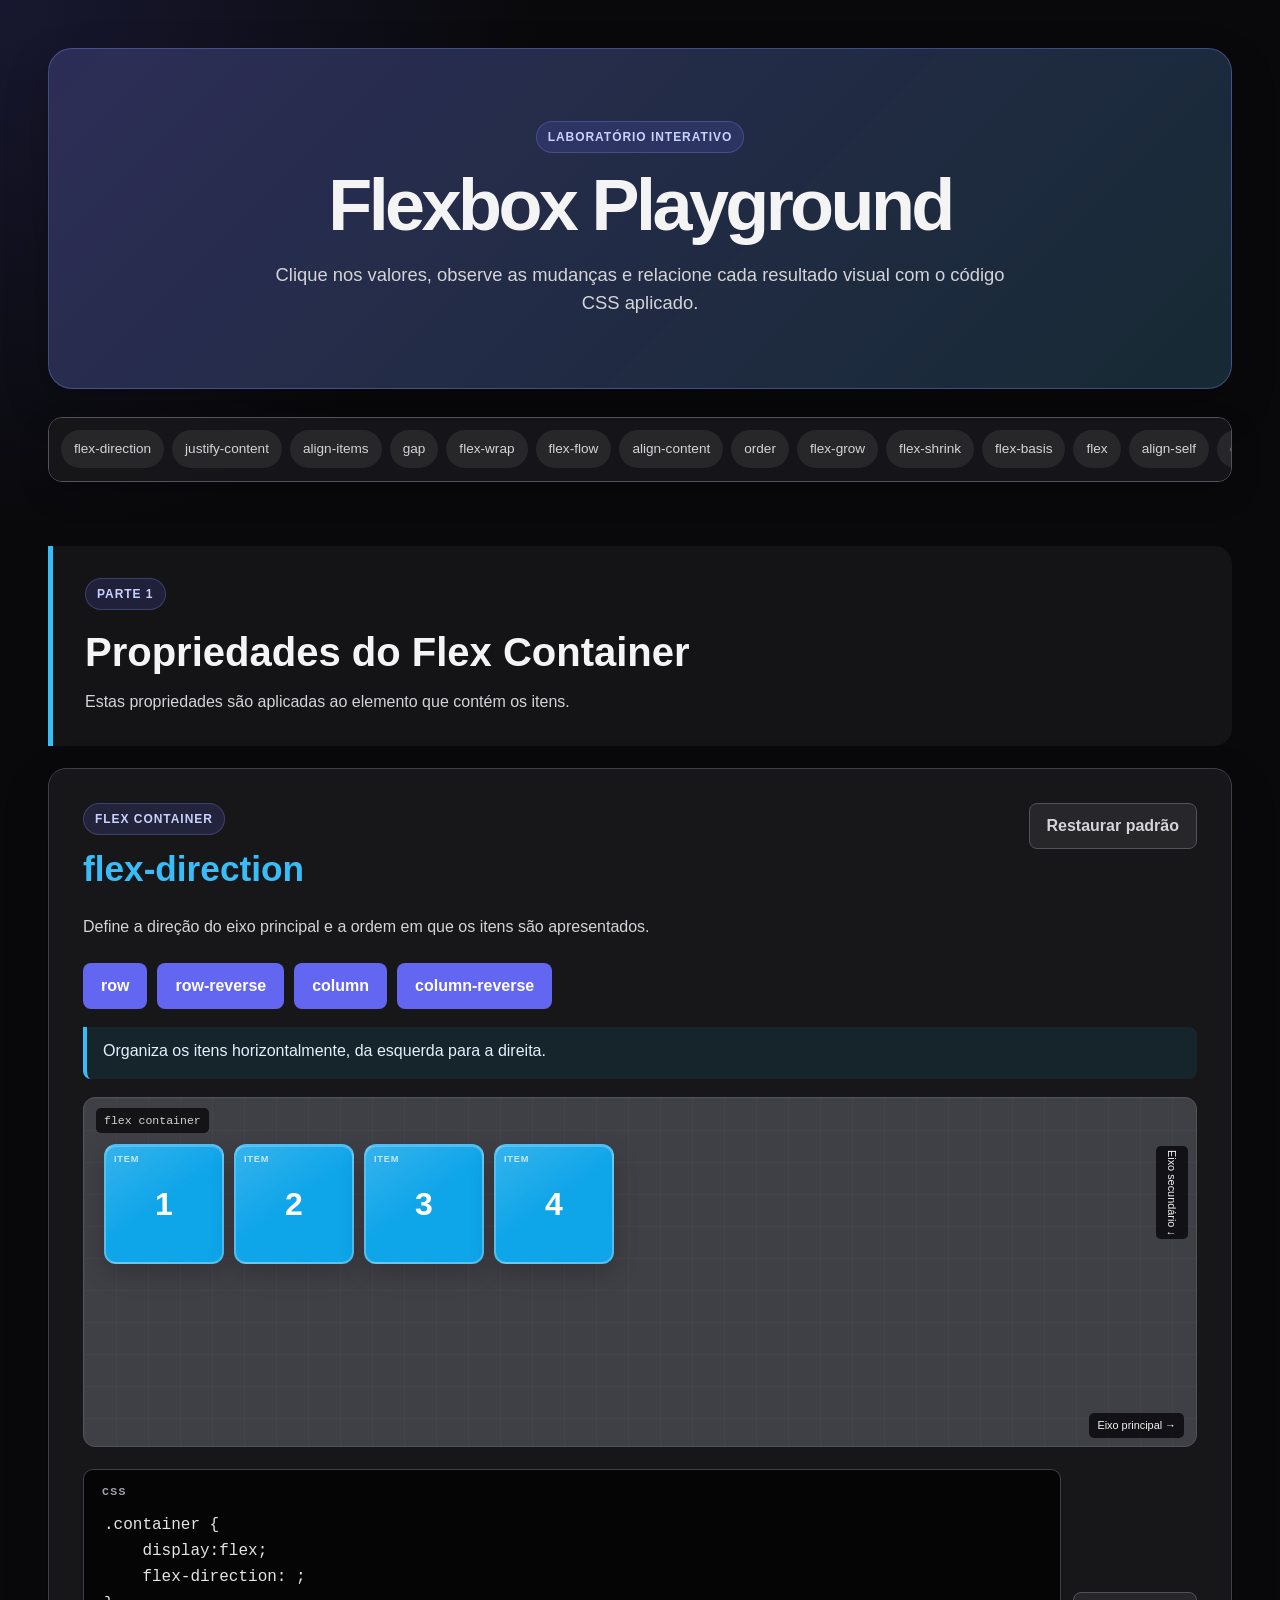
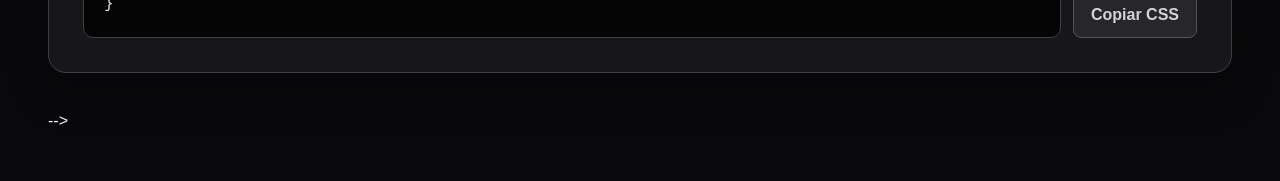
==== commit 6435dd10: "v1.0.5 Update to index.html: 1. Added connection to the script.js file.  Update to style.css:  No up" ====
--- a/flexbox/index.html
+++ b/flexbox/index.html
@@ -147,4 +147,4 @@
     <script src="js/script.js"></script>
  
 </body>
-</html>+</html>-->
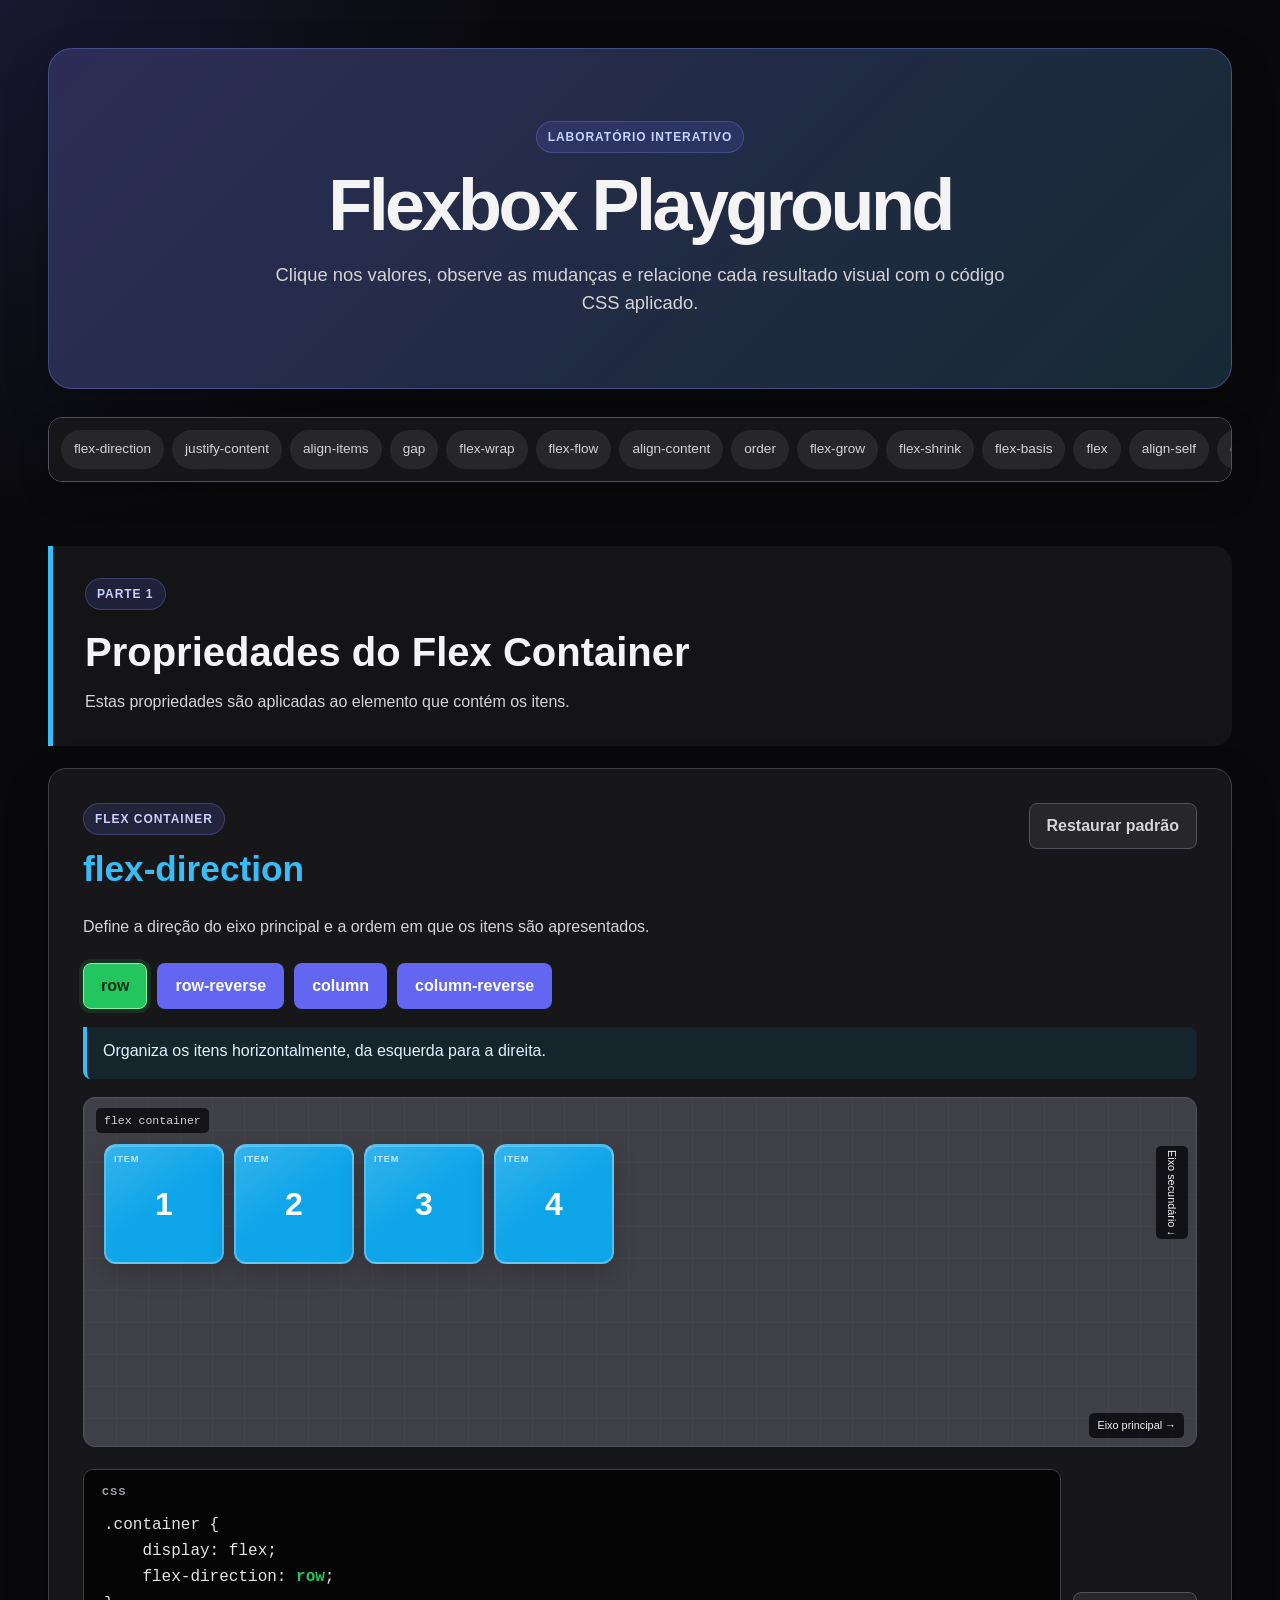
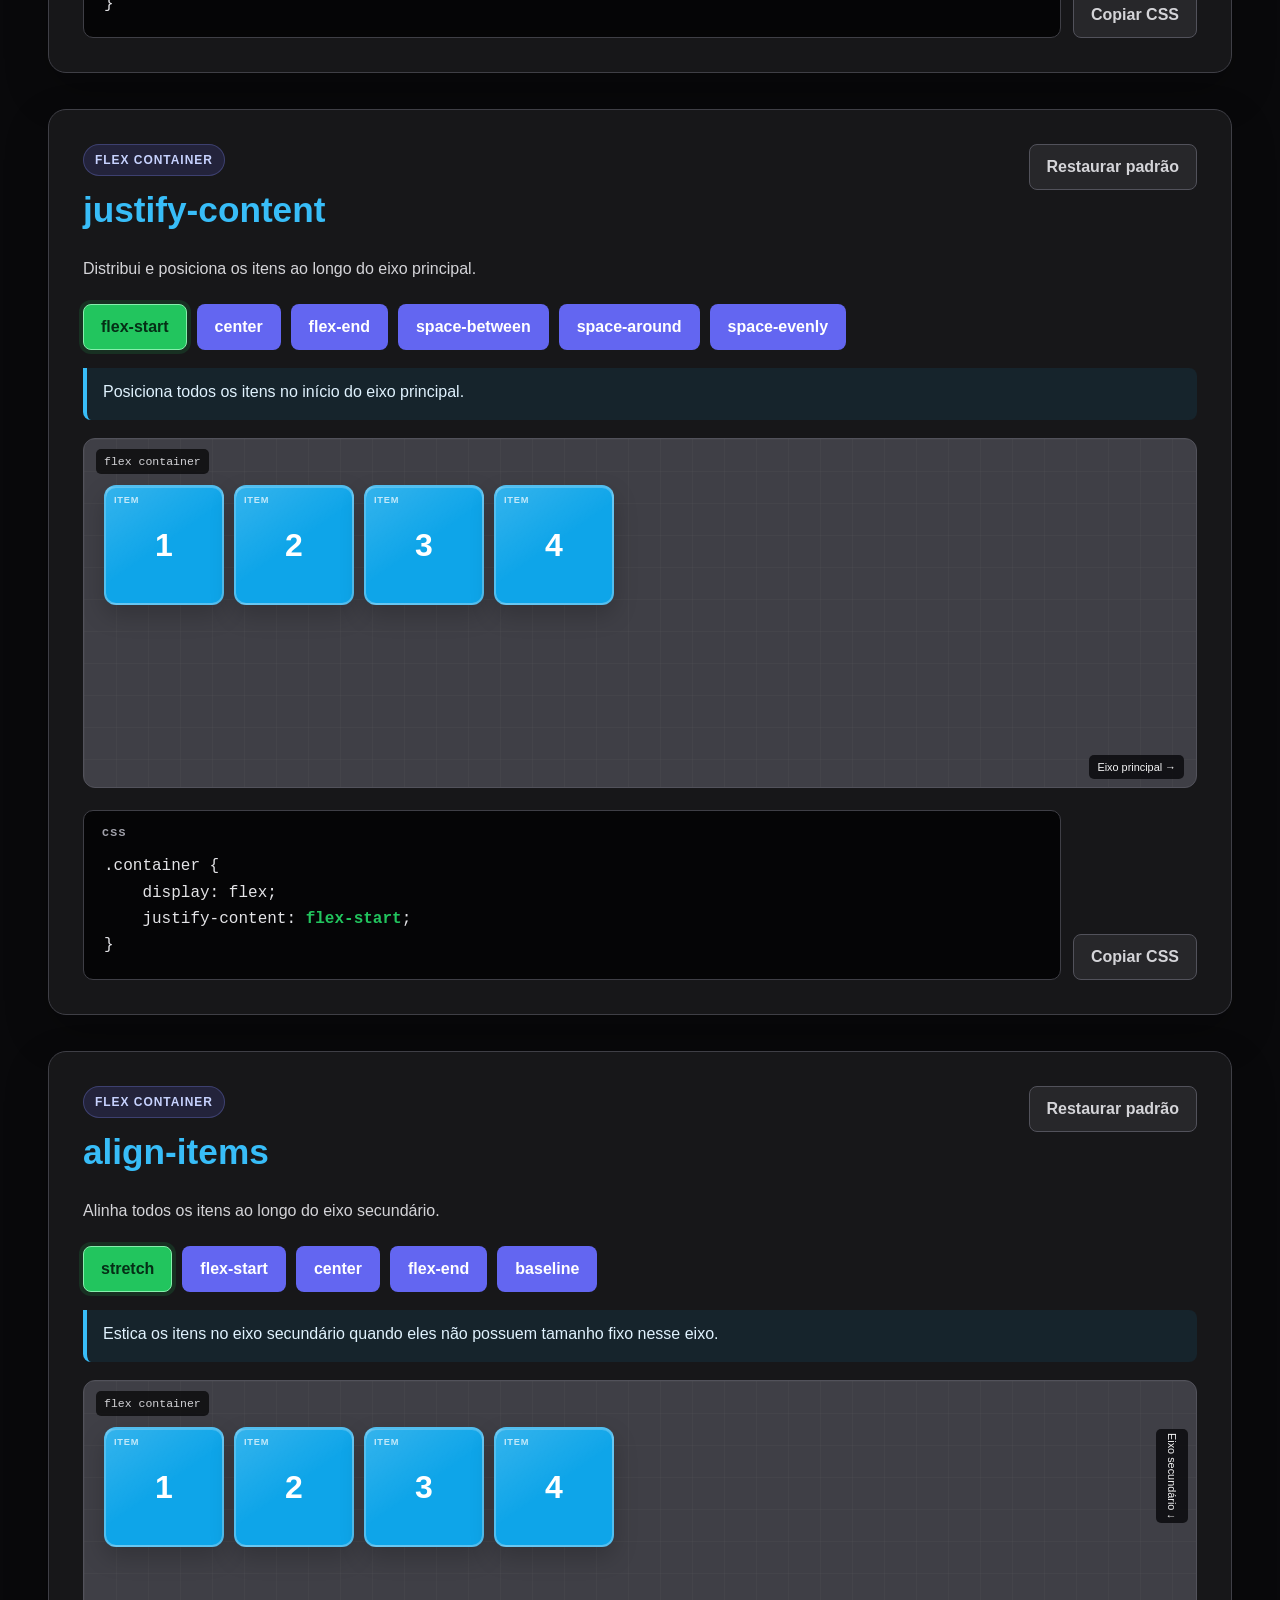
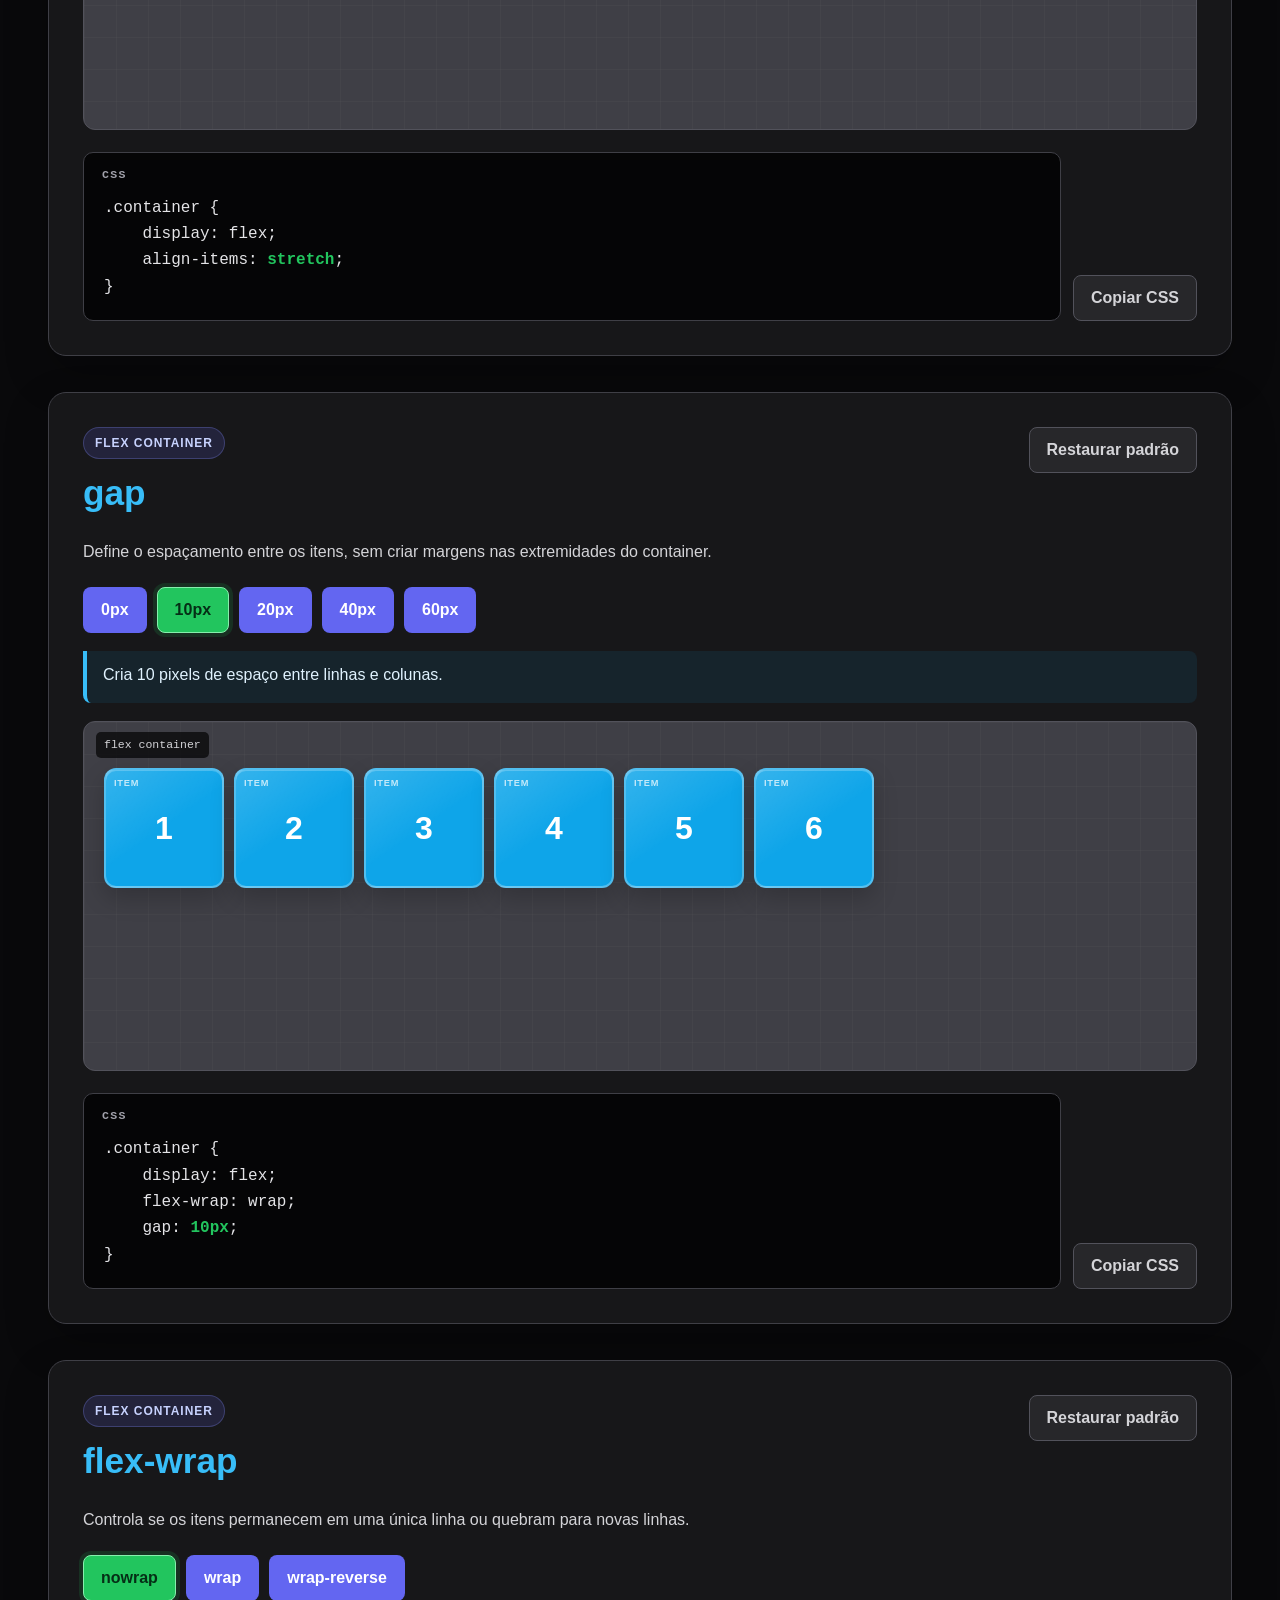
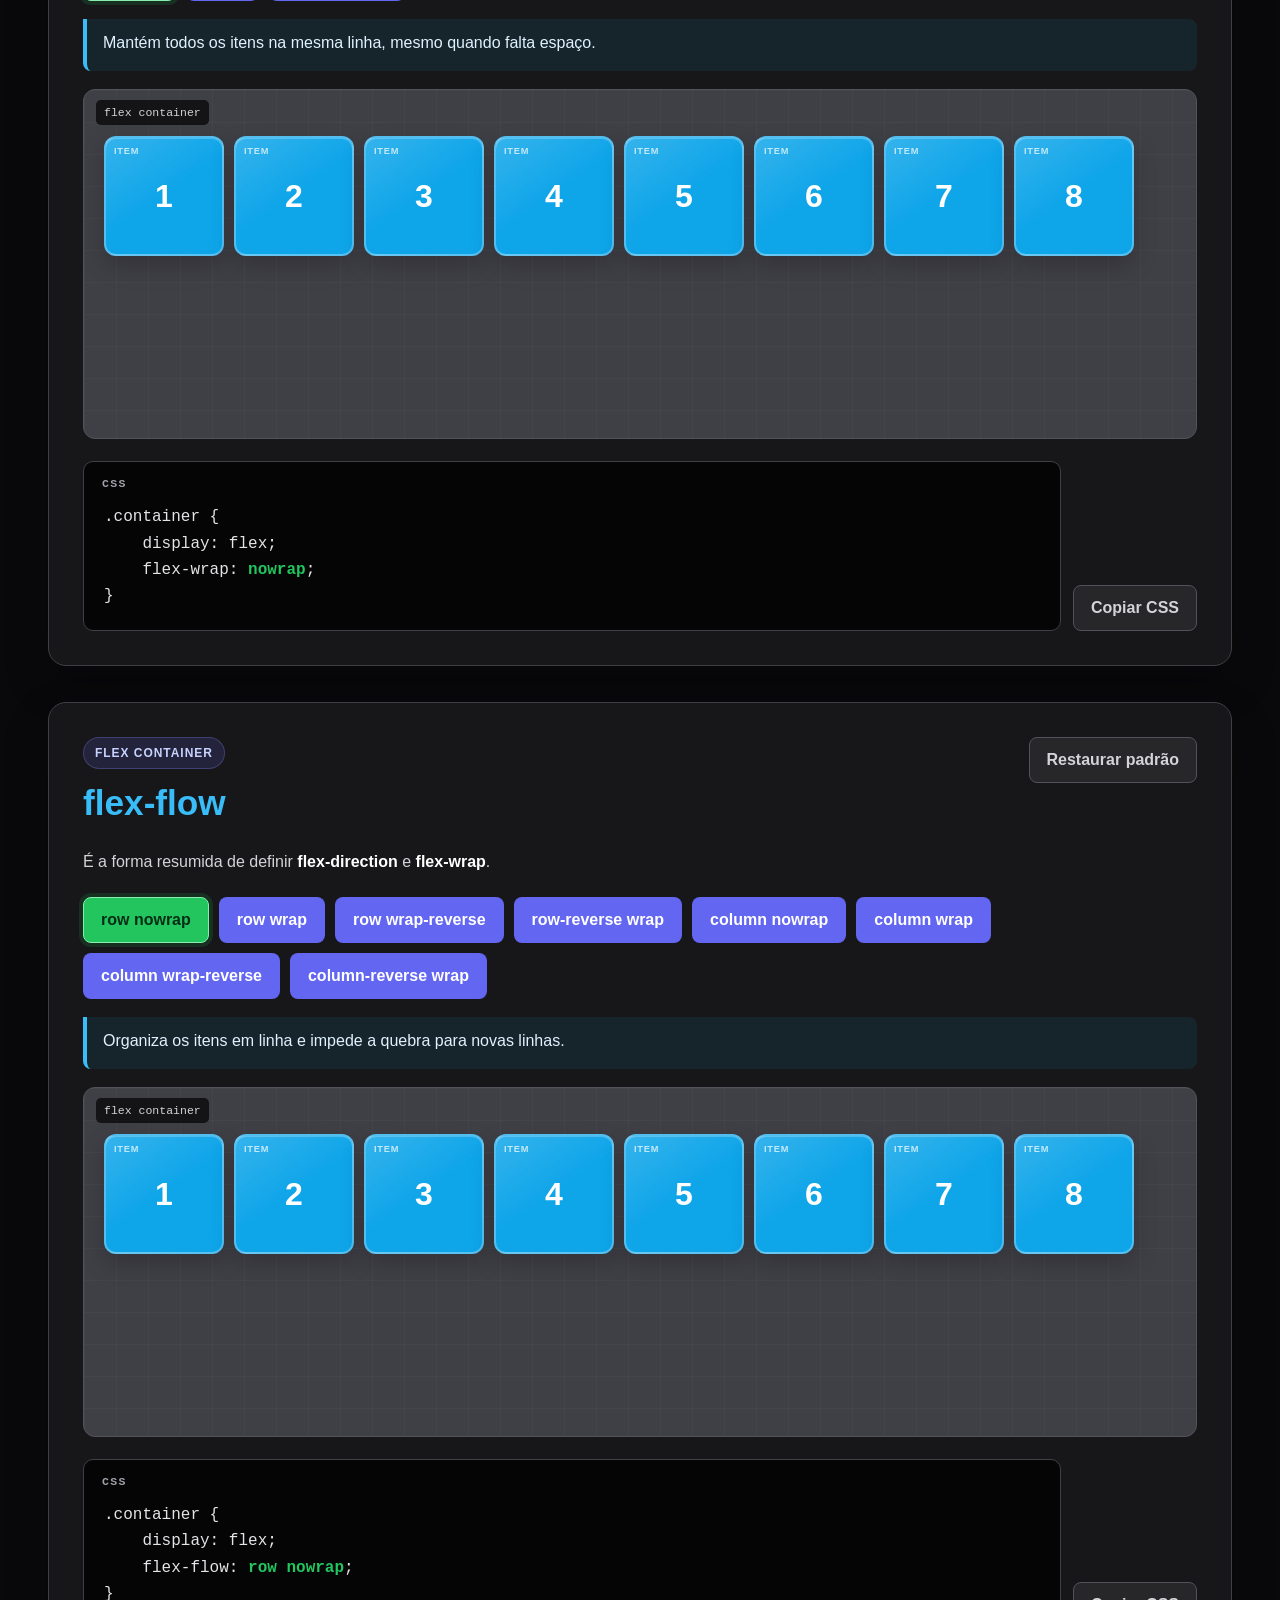
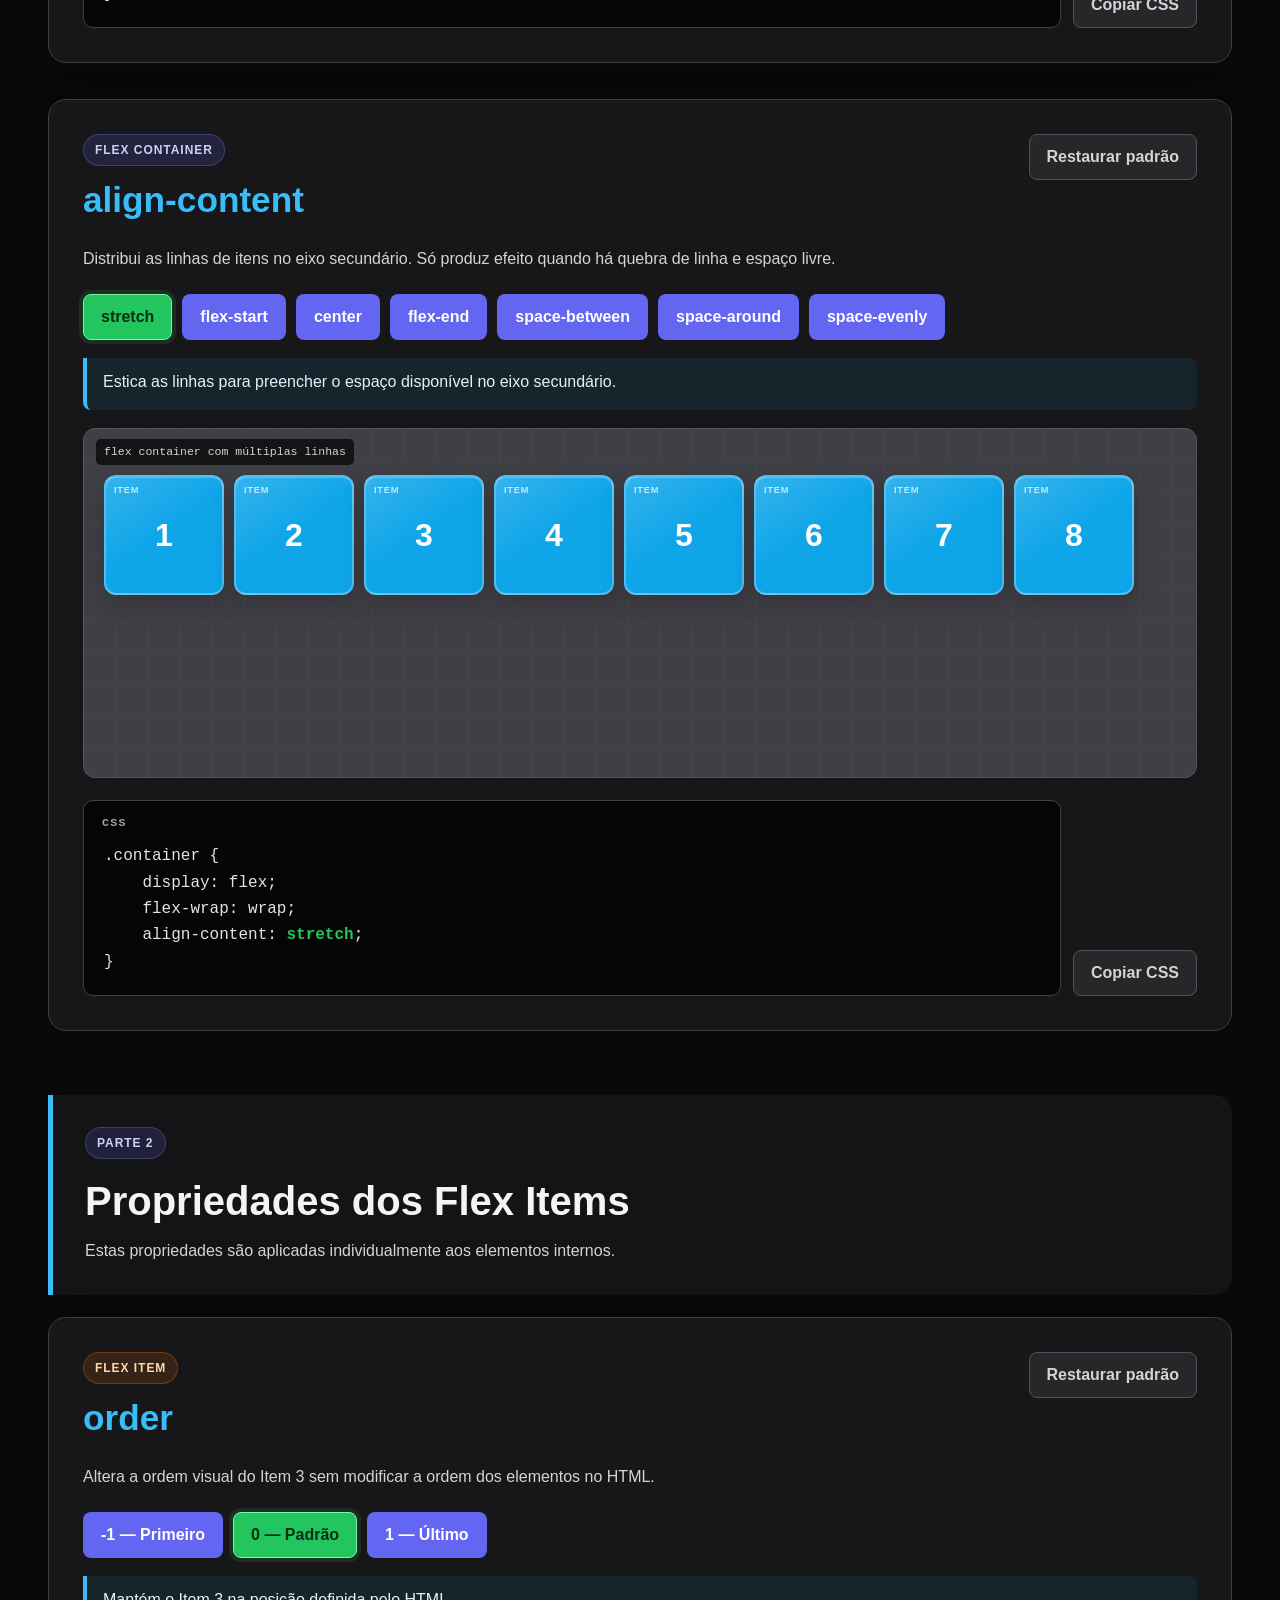
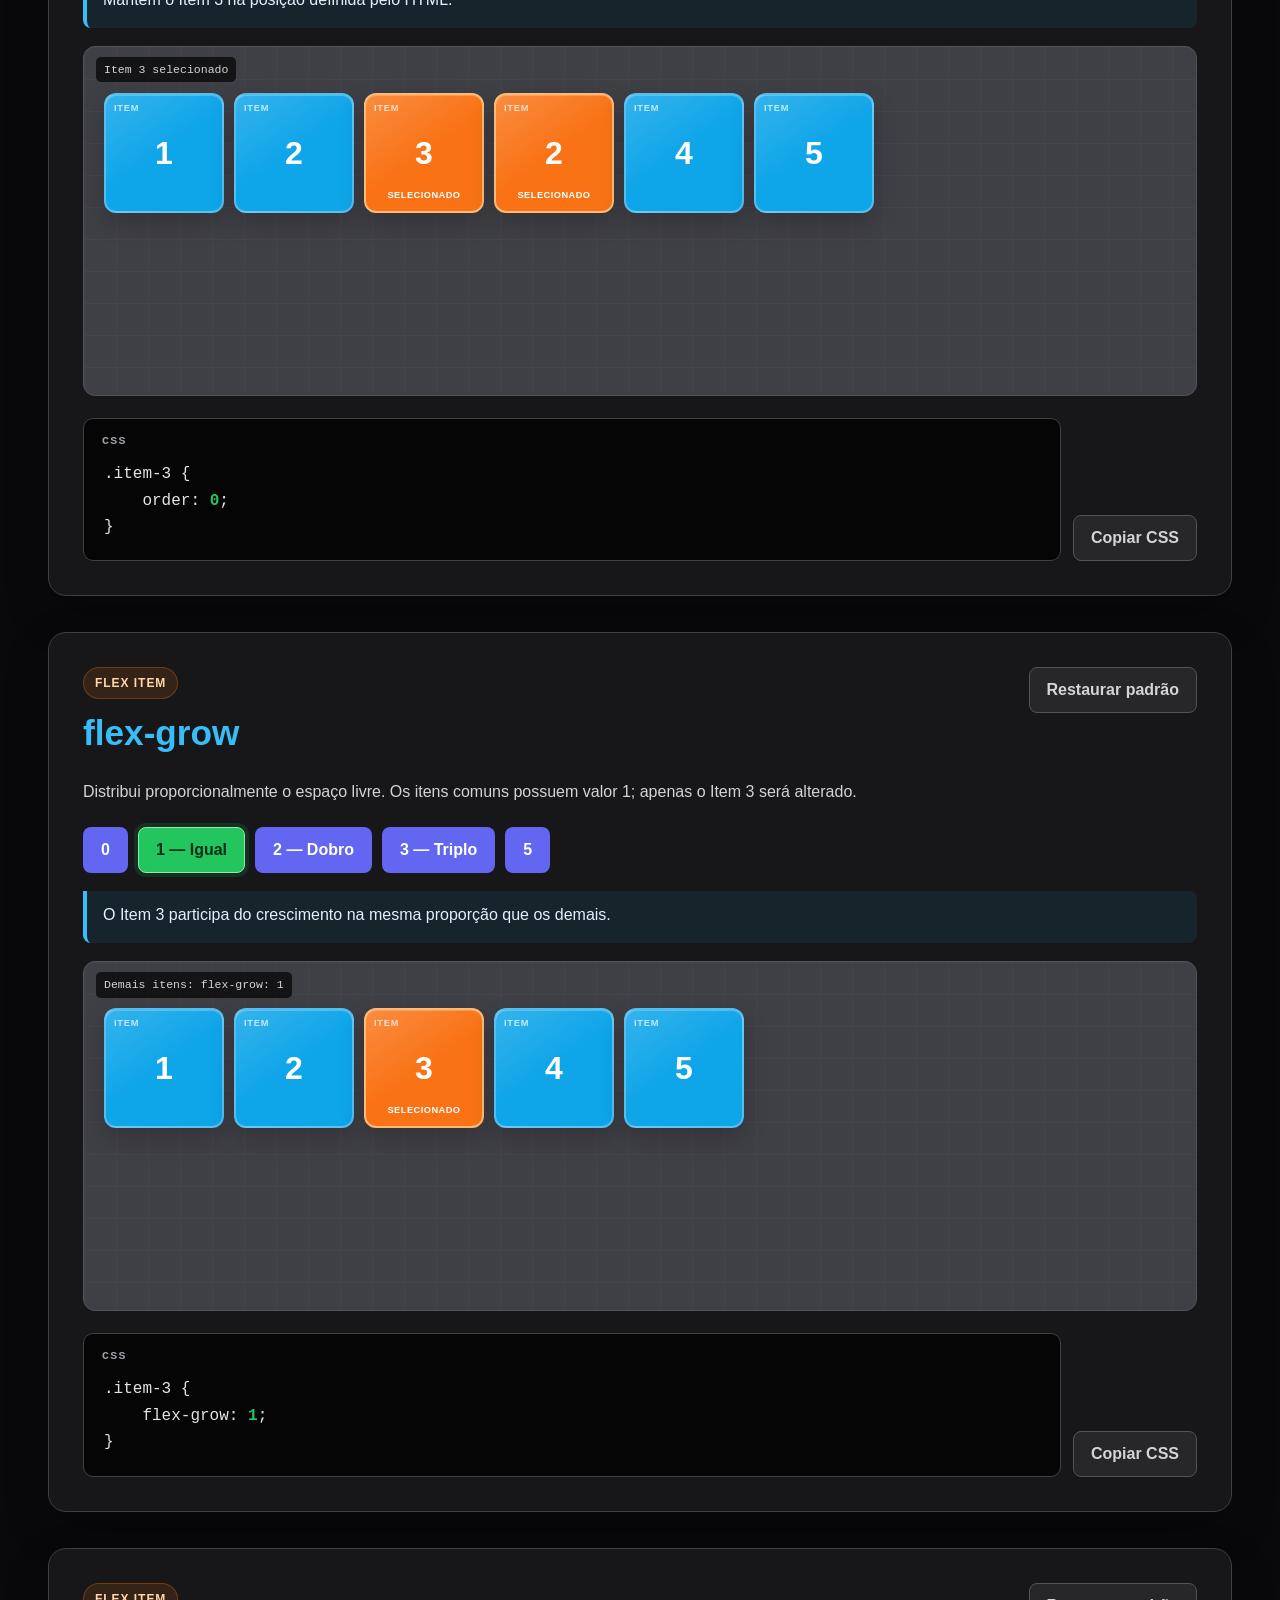
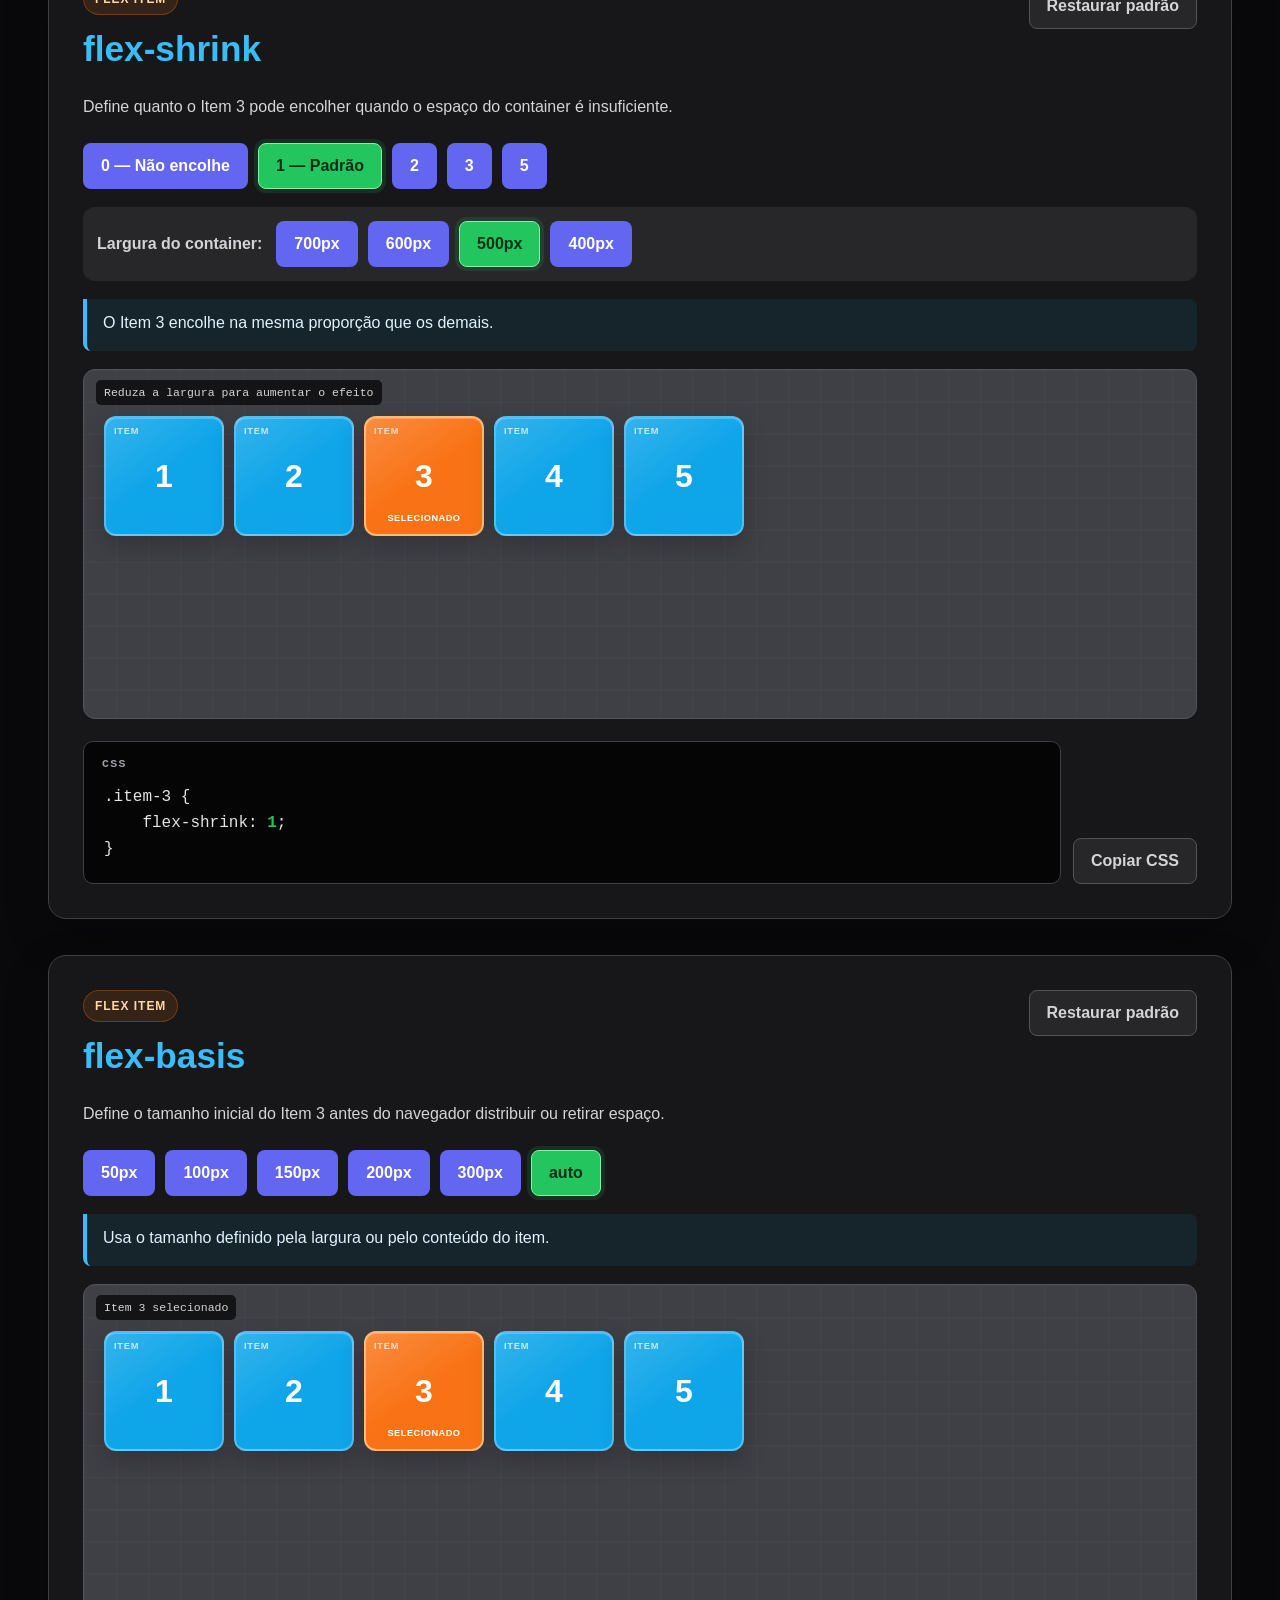
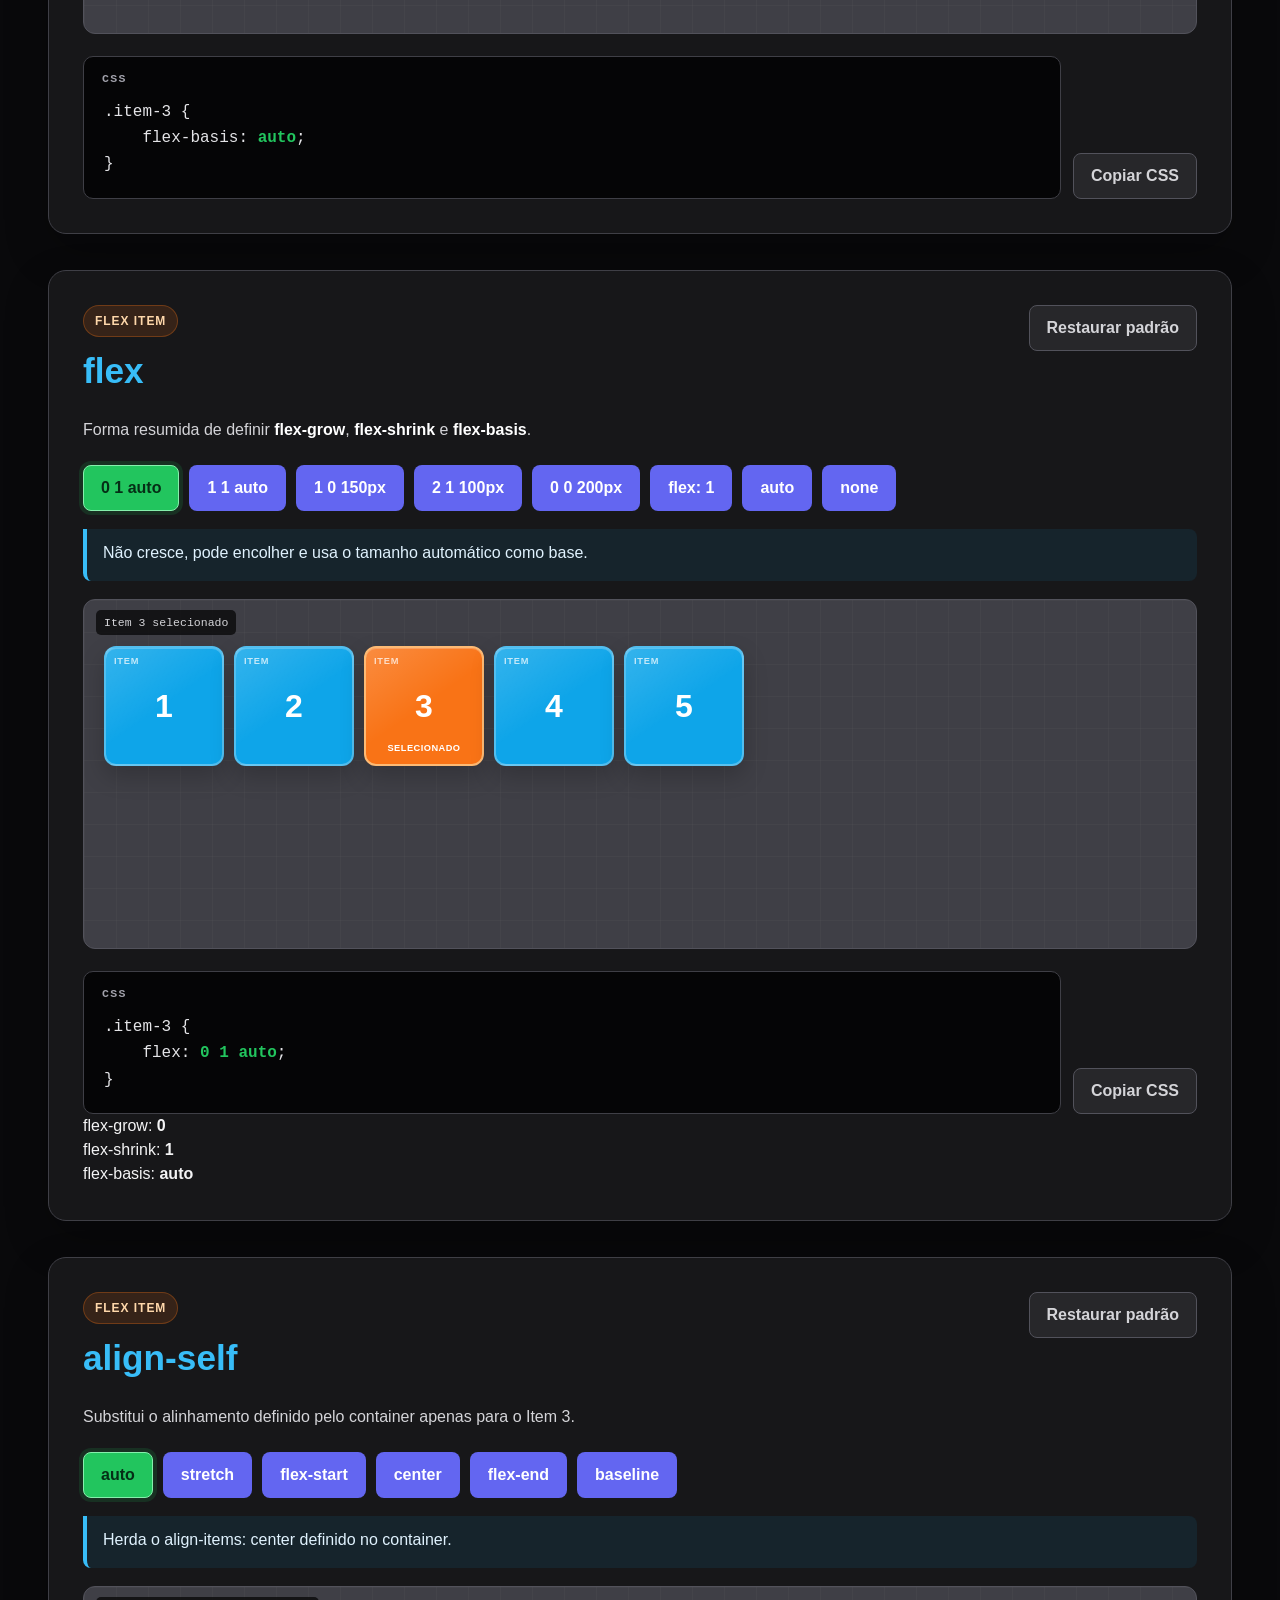
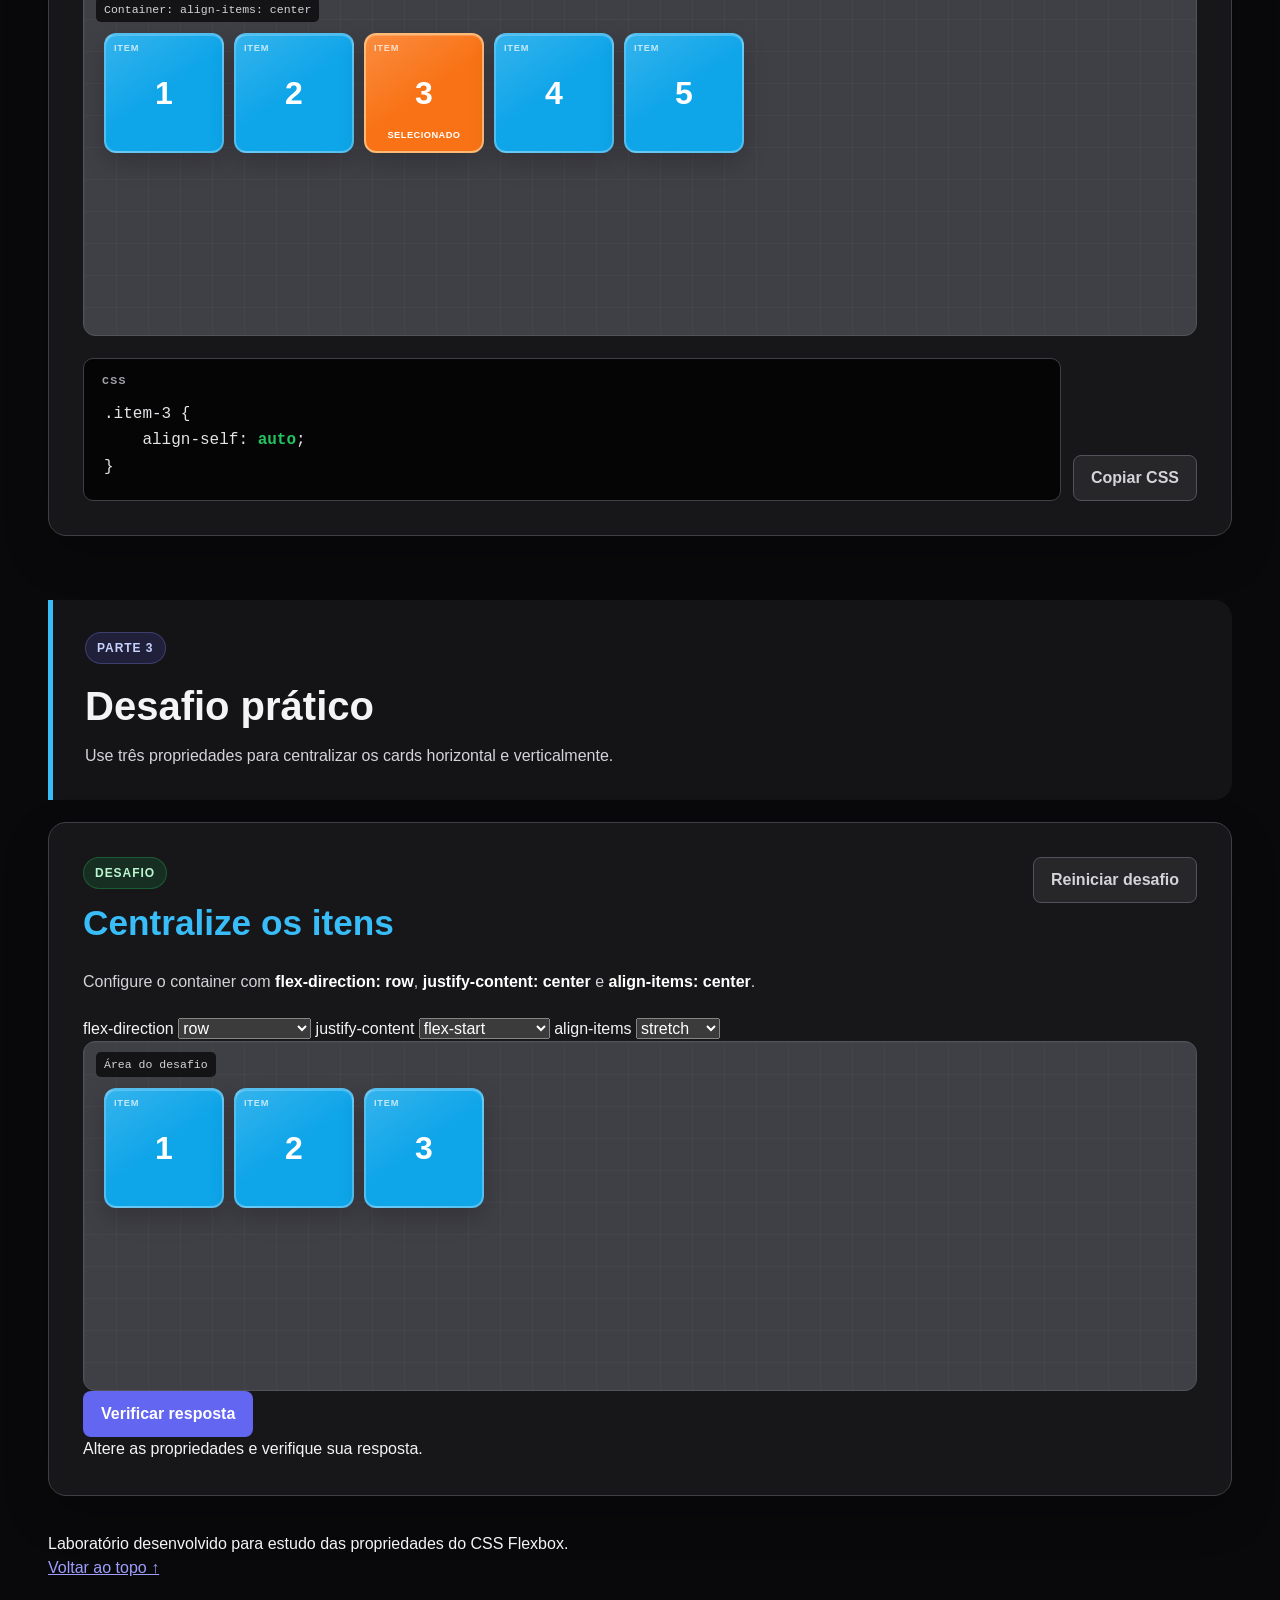
==== commit 58da84ce: "v1.0.6 Update to index.html:  Added as labels:    - justify content    - align items    - gap    - f" ====
--- a/flexbox/index.html
+++ b/flexbox/index.html
@@ -1,8 +1,8 @@
-<!-- Define que o documento utiliza HTML5. Deve ser a primeira declaração do arquivo -->
+<!-- Define que o documento utiliza HTML5. Deve ser a primeira declaração do arquivo. -->
 <!DOCTYPE html>
 <!-- A tag html envolve toda a página. lang="pt-BR" informa o idioma para navegadores e leitores de tela. -->
 <html lang="pt-BR">
- 
+
 <!-- O head guarda configurações e informações que não aparecem diretamente no conteúdo visual. -->
 <head>
     <!-- Permite utilizar acentos, cedilha e outros caracteres especiais corretamente. -->
@@ -10,16 +10,16 @@
     <!-- Faz o layout respeitar a largura real de celulares, tablets e computadores. -->
     <meta name="viewport" content="width=device-width, initial-scale=1.0">
     <!-- Descrição usada por mecanismos de busca e no compartilhamento do link. -->
-    <meta name="description" content="Laboratório interativo para aprender e praticar as principais propriedades do CSS flexbox.">
-    <!-- Texto exibido na aba do navegador -->
+    <meta name="description" content="Laboratório interativo para aprender e praticar as principais propriedades do CSS Flexbox.">
+    <!-- Texto exibido na aba do navegador. -->
     <title>Laboratório Flexbox</title>
     <!-- Conecta o HTML ao arquivo CSS responsável pela aparência da página. -->
     <link rel="stylesheet" href="style/style.css">
 </head>
- 
+
 <!-- O body contém todo o conteúdo visível da página. -->
 <body>
-   
+
     <!-- ===================================================
          CABEÇALHO PRINCIPAL
          Apresenta o nome e a proposta do laboratório.
@@ -27,20 +27,19 @@
     <header class="page-header">
         <!-- Pequeno rótulo visual acima do título principal. -->
         <span class="page-label">Laboratório interativo</span>
-        <!-- h1 é o título principal e deve represetar o assunto da página. -->
+        <!-- h1 é o título principal e deve representar o assunto da página. -->
         <h1>Flexbox Playground</h1>
         <p>
             Clique nos valores, observe as mudanças e relacione cada resultado visual
             com o código CSS aplicado.
         </p>
     </header>
- 
+
     <!-- ===================================================
          NAVEGAÇÃO INTERNA
          Cada link aponta para o id de uma seção da página.
          aria-label descreve o menu para tecnologias assistivas.
     =================================================== -->
- 
     <nav class="property-navigation" aria-label="Navegação das propriedades do Flexbox">
         <a href="#flex-direction">flex-direction</a>
         <a href="#justify-content">justify-content</a>
@@ -57,8 +56,8 @@
         <a href="#align-self">align-self</a>
         <a href="#desafio">desafio</a>
     </nav>
- 
-    <!-- O main reúne o conteúdo principal do laboratório -->
+
+    <!-- O main reúne o conteúdo principal do laboratório. -->
     <main>
         <!-- ===================================================
              PARTE 1 — PROPRIEDADES DO FLEX CONTAINER
@@ -69,7 +68,7 @@
             <h2>Propriedades do Flex Container</h2>
             <p>Estas propriedades são aplicadas ao elemento que contém os itens.</p>
         </header>
- 
+
         <!-- ===================================================
              SEÇÃO: flex-direction
              Define a direção do eixo principal e a ordem inicial dos itens.
@@ -84,11 +83,11 @@
                 </div>
                 <button type="button" class="reset-button" data-reset-section="direction">Restaurar padrão</button>
             </div>
- 
+
             <p class="demo-introduction">
                 Define a direção do eixo principal e a ordem em que os itens são apresentados.
             </p>
- 
+
             <!--
                 Grupo de botões com os valores da propriedade.
                 role="group" e aria-label ajudam leitores de tela.
@@ -96,12 +95,12 @@
                 aria-pressed informa qual botão está ativo.
             -->
             <div class="buttons" role="group" aria-label="Valores de flex-direction">
-                <button type="button" data-direction="row" aria-pressed="true">row</button>
+                <button type="button" class="active" data-direction="row" aria-pressed="true">row</button>
                 <button type="button" data-direction="row-reverse" aria-pressed="false">row-reverse</button>
                 <button type="button" data-direction="column" aria-pressed="false">column</button>
                 <button type="button" data-direction="column-reverse" aria-pressed="false">column-reverse</button>
             </div>
- 
+
             <!--
                 Descrição atualizada pelo JavaScript conforme o botão escolhido.
                 aria-live="polite" permite anunciar a mudança para leitores de tela.
@@ -109,7 +108,7 @@
             <p class="property-description direction-description" aria-live="polite">
                 Organiza os itens horizontalmente, da esquerda para a direita.
             </p>
- 
+
             <!--
                 Área visual da demonstração.
                 A classe container recebe display:flex no CSS.
@@ -120,31 +119,1009 @@
                 <!-- Indicadores dos eixos; o JavaScript atualiza as setas nesta seção. -->
                 <span class="axis axis-main direction-main-axis">Eixo principal →</span>
                 <span class="axis axis-cross direction-cross-axis">Eixo secundário ↓</span>
-                <!-- Cada elemento .item é um flex Item. Os números facilitam observar ordem e posição. -->
-                <div><span class="item">1</span></div>
-                <div><span class="item">2</span></div>
-                <div><span class="item">3</span></div>
-                <div><span class="item">4</span></div>
-            </div>
- 
-            <!--
-                Mostra o CSS correspondente ao valor selecionado.
-                <pre> preserva espaços e quebras de linha; <code> identifica código-fonte.
+                <!-- Cada elemento .item é um Flex Item. Os números facilitam observar ordem e posição. -->
+                <div class="item"><span>1</span></div>
+                <div class="item"><span>2</span></div>
+                <div class="item"><span>3</span></div>
+                <div class="item"><span>4</span></div>
+            </div>
+
+            <!--
+                Mostra o CSS correspondente ao valor selecionado.
+                pre preserva espaços e quebras de linha; code identifica código-fonte.
                 O botão usa data-copy-property e data-copy-target para copiar o resultado.
             -->
             <div class="code-wrapper">
                 <pre class="code"><code>.container {
-    display:flex;
-    flex-direction: <strong class="direction-value" aria-live="polite"></strong>;                    
+    display: flex;
+    flex-direction: <strong class="direction-value" aria-live="polite">row</strong>;
 }</code></pre>
                 <button type="button" class="copy-button" data-copy-property="flex-direction"
                     data-copy-target=".direction-value">Copiar CSS</button>
             </div>
         </section>
- 
+
+        <!-- ===================================================
+             SEÇÃO: justify-content
+             Distribui os itens ao longo do eixo principal.
+             O id permite acessar esta seção pelo menu de navegação.
+        =================================================== -->
+        <section class="demo" id="justify-content">
+            <!-- Agrupa o título da propriedade e o botão que restaura o valor inicial. -->
+            <div class="demo-heading">
+                <div>
+                    <span class="property-type">Flex Container</span>
+                    <h2>justify-content</h2>
+                </div>
+                <button type="button" class="reset-button" data-reset-section="justify">Restaurar padrão</button>
+            </div>
+
+            <p class="demo-introduction">
+                Distribui e posiciona os itens ao longo do eixo principal.
+            </p>
+
+            <!--
+                Grupo de botões com os valores da propriedade.
+                role="group" e aria-label ajudam leitores de tela.
+                data-* guarda o valor que será lido pelo JavaScript.
+                aria-pressed informa qual botão está ativo.
+            -->
+            <div class="buttons" role="group" aria-label="Valores de justify-content">
+                <button type="button" class="active" data-justify="flex-start" aria-pressed="true">flex-start</button>
+                <button type="button" data-justify="center" aria-pressed="false">center</button>
+                <button type="button" data-justify="flex-end" aria-pressed="false">flex-end</button>
+                <button type="button" data-justify="space-between" aria-pressed="false">space-between</button>
+                <button type="button" data-justify="space-around" aria-pressed="false">space-around</button>
+                <button type="button" data-justify="space-evenly" aria-pressed="false">space-evenly</button>
+            </div>
+
+            <!--
+                Descrição atualizada pelo JavaScript conforme o botão escolhido.
+                aria-live="polite" permite anunciar a mudança para leitores de tela.
+            -->
+            <p class="property-description justify-description" aria-live="polite">
+                Posiciona todos os itens no início do eixo principal.
+            </p>
+
+            <!--
+                Área visual da demonstração.
+                A classe container recebe display:flex no CSS.
+                A segunda classe identifica a propriedade demonstrada.
+            -->
+            <div class="container justify-container">
+                <span class="container-label">flex container</span>
+                <span class="axis axis-main">Eixo principal →</span>
+                <div class="item"><span>1</span></div>
+                <div class="item"><span>2</span></div>
+                <div class="item"><span>3</span></div>
+                <div class="item"><span>4</span></div>
+            </div>
+
+            <!--
+                Mostra o CSS correspondente ao valor selecionado.
+                pre preserva espaços e quebras de linha; code identifica código-fonte.
+                O botão usa data-copy-property e data-copy-target para copiar o resultado.
+            -->
+            <div class="code-wrapper">
+                <pre class="code"><code>.container {
+    display: flex;
+    justify-content: <strong class="justify-value" aria-live="polite">flex-start</strong>;
+}</code></pre>
+                <button type="button" class="copy-button" data-copy-property="justify-content"
+                    data-copy-target=".justify-value">Copiar CSS</button>
+            </div>
+        </section>
+
+        <!-- ===================================================
+             SEÇÃO: align-items
+             Alinha todos os itens no eixo secundário.
+             O id permite acessar esta seção pelo menu de navegação.
+        =================================================== -->
+        <section class="demo" id="align-items">
+            <!-- Agrupa o título da propriedade e o botão que restaura o valor inicial. -->
+            <div class="demo-heading">
+                <div>
+                    <span class="property-type">Flex Container</span>
+                    <h2>align-items</h2>
+                </div>
+                <button type="button" class="reset-button" data-reset-section="align">Restaurar padrão</button>
+            </div>
+
+            <p class="demo-introduction">
+                Alinha todos os itens ao longo do eixo secundário.
+            </p>
+
+            <!--
+                Grupo de botões com os valores da propriedade.
+                role="group" e aria-label ajudam leitores de tela.
+                data-* guarda o valor que será lido pelo JavaScript.
+                aria-pressed informa qual botão está ativo.
+            -->
+            <div class="buttons" role="group" aria-label="Valores de align-items">
+                <button type="button" class="active" data-align="stretch" aria-pressed="true">stretch</button>
+                <button type="button" data-align="flex-start" aria-pressed="false">flex-start</button>
+                <button type="button" data-align="center" aria-pressed="false">center</button>
+                <button type="button" data-align="flex-end" aria-pressed="false">flex-end</button>
+                <button type="button" data-align="baseline" aria-pressed="false">baseline</button>
+            </div>
+
+            <!--
+                Descrição atualizada pelo JavaScript conforme o botão escolhido.
+                aria-live="polite" permite anunciar a mudança para leitores de tela.
+            -->
+            <p class="property-description align-description" aria-live="polite">
+                Estica os itens no eixo secundário quando eles não possuem tamanho fixo nesse eixo.
+            </p>
+
+            <!--
+                Área visual da demonstração.
+                A classe container recebe display:flex no CSS.
+                A segunda classe identifica a propriedade demonstrada.
+            -->
+            <div class="container align-container">
+                <span class="container-label">flex container</span>
+                <span class="axis axis-cross">Eixo secundário ↓</span>
+                <div class="item"><span>1</span></div>
+                <div class="item baseline-large"><span>2</span></div>
+                <div class="item baseline-small"><span>3</span></div>
+                <div class="item"><span>4</span></div>
+            </div>
+
+            <!--
+                Mostra o CSS correspondente ao valor selecionado.
+                pre preserva espaços e quebras de linha; code identifica código-fonte.
+                O botão usa data-copy-property e data-copy-target para copiar o resultado.
+            -->
+            <div class="code-wrapper">
+                <pre class="code"><code>.container {
+    display: flex;
+    align-items: <strong class="align-value" aria-live="polite">stretch</strong>;
+}</code></pre>
+                <button type="button" class="copy-button" data-copy-property="align-items"
+                    data-copy-target=".align-value">Copiar CSS</button>
+            </div>
+        </section>
+
+        <!-- ===================================================
+             SEÇÃO: gap
+             Controla o espaço entre os itens sem usar margens.
+             O id permite acessar esta seção pelo menu de navegação.
+        =================================================== -->
+        <section class="demo" id="gap">
+            <!-- Agrupa o título da propriedade e o botão que restaura o valor inicial. -->
+            <div class="demo-heading">
+                <div>
+                    <span class="property-type">Flex Container</span>
+                    <h2>gap</h2>
+                </div>
+                <button type="button" class="reset-button" data-reset-section="gap">Restaurar padrão</button>
+            </div>
+
+            <p class="demo-introduction">
+                Define o espaçamento entre os itens, sem criar margens nas extremidades do container.
+            </p>
+
+            <!--
+                Grupo de botões com os valores da propriedade.
+                role="group" e aria-label ajudam leitores de tela.
+                data-* guarda o valor que será lido pelo JavaScript.
+                aria-pressed informa qual botão está ativo.
+            -->
+            <div class="buttons" role="group" aria-label="Valores de gap">
+                <button type="button" data-gap="0px" aria-pressed="false">0px</button>
+                <button type="button" class="active" data-gap="10px" aria-pressed="true">10px</button>
+                <button type="button" data-gap="20px" aria-pressed="false">20px</button>
+                <button type="button" data-gap="40px" aria-pressed="false">40px</button>
+                <button type="button" data-gap="60px" aria-pressed="false">60px</button>
+            </div>
+
+            <!--
+                Descrição atualizada pelo JavaScript conforme o botão escolhido.
+                aria-live="polite" permite anunciar a mudança para leitores de tela.
+            -->
+            <p class="property-description gap-description" aria-live="polite">
+                Cria 10 pixels de espaço entre linhas e colunas.
+            </p>
+
+            <!--
+                Área visual da demonstração.
+                A classe container recebe display:flex no CSS.
+                A segunda classe identifica a propriedade demonstrada.
+            -->
+            <div class="container gap-container">
+                <span class="container-label">flex container</span>
+                <div class="item"><span>1</span></div>
+                <div class="item"><span>2</span></div>
+                <div class="item"><span>3</span></div>
+                <div class="item"><span>4</span></div>
+                <div class="item"><span>5</span></div>
+                <div class="item"><span>6</span></div>
+            </div>
+
+            <!--
+                Mostra o CSS correspondente ao valor selecionado.
+                pre preserva espaços e quebras de linha; code identifica código-fonte.
+                O botão usa data-copy-property e data-copy-target para copiar o resultado.
+            -->
+            <div class="code-wrapper">
+                <pre class="code"><code>.container {
+    display: flex;
+    flex-wrap: wrap;
+    gap: <strong class="gap-value" aria-live="polite">10px</strong>;
+}</code></pre>
+                <button type="button" class="copy-button" data-copy-property="gap" data-copy-target=".gap-value">Copiar
+                    CSS</button>
+            </div>
+        </section>
+
+        <!-- ===================================================
+             SEÇÃO: flex-wrap
+             Define se os itens permanecem em uma linha ou quebram para novas linhas.
+             O id permite acessar esta seção pelo menu de navegação.
+        =================================================== -->
+        <section class="demo" id="flex-wrap">
+            <!-- Agrupa o título da propriedade e o botão que restaura o valor inicial. -->
+            <div class="demo-heading">
+                <div>
+                    <span class="property-type">Flex Container</span>
+                    <h2>flex-wrap</h2>
+                </div>
+                <button type="button" class="reset-button" data-reset-section="wrap">Restaurar padrão</button>
+            </div>
+
+            <p class="demo-introduction">
+                Controla se os itens permanecem em uma única linha ou quebram para novas linhas.
+            </p>
+
+            <!--
+                Grupo de botões com os valores da propriedade.
+                role="group" e aria-label ajudam leitores de tela.
+                data-* guarda o valor que será lido pelo JavaScript.
+                aria-pressed informa qual botão está ativo.
+            -->
+            <div class="buttons" role="group" aria-label="Valores de flex-wrap">
+                <button type="button" class="active" data-wrap="nowrap" aria-pressed="true">nowrap</button>
+                <button type="button" data-wrap="wrap" aria-pressed="false">wrap</button>
+                <button type="button" data-wrap="wrap-reverse" aria-pressed="false">wrap-reverse</button>
+            </div>
+
+            <!--
+                Descrição atualizada pelo JavaScript conforme o botão escolhido.
+                aria-live="polite" permite anunciar a mudança para leitores de tela.
+            -->
+            <p class="property-description wrap-description" aria-live="polite">
+                Mantém todos os itens na mesma linha, mesmo quando falta espaço.
+            </p>
+
+            <!--
+                Área visual da demonstração.
+                A classe container recebe display:flex no CSS.
+                A segunda classe identifica a propriedade demonstrada.
+            -->
+            <div class="container wrap-container">
+                <span class="container-label">flex container</span>
+                <div class="item"><span>1</span></div>
+                <div class="item"><span>2</span></div>
+                <div class="item"><span>3</span></div>
+                <div class="item"><span>4</span></div>
+                <div class="item"><span>5</span></div>
+                <div class="item"><span>6</span></div>
+                <div class="item"><span>7</span></div>
+                <div class="item"><span>8</span></div>
+            </div>
+
+            <!--
+                Mostra o CSS correspondente ao valor selecionado.
+                pre preserva espaços e quebras de linha; code identifica código-fonte.
+                O botão usa data-copy-property e data-copy-target para copiar o resultado.
+            -->
+            <div class="code-wrapper">
+                <pre class="code"><code>.container {
+    display: flex;
+    flex-wrap: <strong class="wrap-value" aria-live="polite">nowrap</strong>;
+}</code></pre>
+                <button type="button" class="copy-button" data-copy-property="flex-wrap"
+                    data-copy-target=".wrap-value">Copiar CSS</button>
+            </div>
+        </section>
+
+        <!-- ===================================================
+             SEÇÃO: flex-flow
+             Combina flex-direction e flex-wrap em uma única propriedade.
+             O id permite acessar esta seção pelo menu de navegação.
+        =================================================== -->
+        <section class="demo" id="flex-flow">
+            <!-- Agrupa o título da propriedade e o botão que restaura o valor inicial. -->
+            <div class="demo-heading">
+                <div>
+                    <span class="property-type">Flex Container</span>
+                    <h2>flex-flow</h2>
+                </div>
+                <button type="button" class="reset-button" data-reset-section="flow">Restaurar padrão</button>
+            </div>
+
+            <p class="demo-introduction">
+                É a forma resumida de definir <strong>flex-direction</strong> e
+                <strong>flex-wrap</strong>.
+            </p>
+
+            <!--
+                Grupo de botões com os valores da propriedade.
+                role="group" e aria-label ajudam leitores de tela.
+                data-* guarda o valor que será lido pelo JavaScript.
+                aria-pressed informa qual botão está ativo.
+            -->
+            <div class="buttons" role="group" aria-label="Valores de flex-flow">
+                <button type="button" class="active" data-flow="row nowrap" aria-pressed="true">row nowrap</button>
+                <button type="button" data-flow="row wrap" aria-pressed="false">row wrap</button>
+                <button type="button" data-flow="row wrap-reverse" aria-pressed="false">row wrap-reverse</button>
+                <button type="button" data-flow="row-reverse wrap" aria-pressed="false">row-reverse wrap</button>
+                <button type="button" data-flow="column nowrap" aria-pressed="false">column nowrap</button>
+                <button type="button" data-flow="column wrap" aria-pressed="false">column wrap</button>
+                <button type="button" data-flow="column wrap-reverse" aria-pressed="false">column wrap-reverse</button>
+                <button type="button" data-flow="column-reverse wrap" aria-pressed="false">column-reverse wrap</button>
+            </div>
+
+            <!--
+                Descrição atualizada pelo JavaScript conforme o botão escolhido.
+                aria-live="polite" permite anunciar a mudança para leitores de tela.
+            -->
+            <p class="property-description flow-description" aria-live="polite">
+                Organiza os itens em linha e impede a quebra para novas linhas.
+            </p>
+
+            <!--
+                Área visual da demonstração.
+                A classe container recebe display:flex no CSS.
+                A segunda classe identifica a propriedade demonstrada.
+            -->
+            <div class="container flow-container">
+                <span class="container-label">flex container</span>
+                <div class="item"><span>1</span></div>
+                <div class="item"><span>2</span></div>
+                <div class="item"><span>3</span></div>
+                <div class="item"><span>4</span></div>
+                <div class="item"><span>5</span></div>
+                <div class="item"><span>6</span></div>
+                <div class="item"><span>7</span></div>
+                <div class="item"><span>8</span></div>
+            </div>
+
+            <!--
+                Mostra o CSS correspondente ao valor selecionado.
+                pre preserva espaços e quebras de linha; code identifica código-fonte.
+                O botão usa data-copy-property e data-copy-target para copiar o resultado.
+            -->
+            <div class="code-wrapper">
+                <pre class="code"><code>.container {
+    display: flex;
+    flex-flow: <strong class="flow-value" aria-live="polite">row nowrap</strong>;
+}</code></pre>
+                <button type="button" class="copy-button" data-copy-property="flex-flow"
+                    data-copy-target=".flow-value">Copiar CSS</button>
+            </div>
+        </section>
+
+        <!-- ===================================================
+             SEÇÃO: align-content
+             Distribui as linhas no eixo secundário quando existe quebra de linha.
+             O id permite acessar esta seção pelo menu de navegação.
+        =================================================== -->
+        <section class="demo" id="align-content">
+            <!-- Agrupa o título da propriedade e o botão que restaura o valor inicial. -->
+            <div class="demo-heading">
+                <div>
+                    <span class="property-type">Flex Container</span>
+                    <h2>align-content</h2>
+                </div>
+                <button type="button" class="reset-button" data-reset-section="alignContent">Restaurar padrão</button>
+            </div>
+
+            <p class="demo-introduction">
+                Distribui as linhas de itens no eixo secundário. Só produz efeito quando há
+                quebra de linha e espaço livre.
+            </p>
+
+            <!--
+                Grupo de botões com os valores da propriedade.
+                role="group" e aria-label ajudam leitores de tela.
+                data-* guarda o valor que será lido pelo JavaScript.
+                aria-pressed informa qual botão está ativo.
+            -->
+            <div class="buttons" role="group" aria-label="Valores de align-content">
+                <button type="button" class="active" data-align-content="stretch" aria-pressed="true">stretch</button>
+                <button type="button" data-align-content="flex-start" aria-pressed="false">flex-start</button>
+                <button type="button" data-align-content="center" aria-pressed="false">center</button>
+                <button type="button" data-align-content="flex-end" aria-pressed="false">flex-end</button>
+                <button type="button" data-align-content="space-between" aria-pressed="false">space-between</button>
+                <button type="button" data-align-content="space-around" aria-pressed="false">space-around</button>
+                <button type="button" data-align-content="space-evenly" aria-pressed="false">space-evenly</button>
+            </div>
+
+            <!--
+                Descrição atualizada pelo JavaScript conforme o botão escolhido.
+                aria-live="polite" permite anunciar a mudança para leitores de tela.
+            -->
+            <p class="property-description align-content-description" aria-live="polite">
+                Estica as linhas para preencher o espaço disponível no eixo secundário.
+            </p>
+
+            <!--
+                Área visual da demonstração.
+                A classe container recebe display:flex no CSS.
+                A segunda classe identifica a propriedade demonstrada.
+            -->
+            <div class="container align-content-container">
+                <span class="container-label">flex container com múltiplas linhas</span>
+                <div class="item"><span>1</span></div>
+                <div class="item"><span>2</span></div>
+                <div class="item"><span>3</span></div>
+                <div class="item"><span>4</span></div>
+                <div class="item"><span>5</span></div>
+                <div class="item"><span>6</span></div>
+                <div class="item"><span>7</span></div>
+                <div class="item"><span>8</span></div>
+            </div>
+
+            <!--
+                Mostra o CSS correspondente ao valor selecionado.
+                pre preserva espaços e quebras de linha; code identifica código-fonte.
+                O botão usa data-copy-property e data-copy-target para copiar o resultado.
+            -->
+            <div class="code-wrapper">
+                <pre class="code"><code>.container {
+    display: flex;
+    flex-wrap: wrap;
+    align-content: <strong class="align-content-value" aria-live="polite">stretch</strong>;
+}</code></pre>
+                <button type="button" class="copy-button" data-copy-property="align-content"
+                    data-copy-target=".align-content-value">Copiar CSS</button>
+            </div>
+        </section>
+
+        <!-- ===================================================
+             PARTE 2 — PROPRIEDADES DOS FLEX ITEMS
+             São aplicadas individualmente nos elementos filhos.
+        =================================================== -->
+        <header class="group-header">
+            <span>Parte 2</span>
+            <h2>Propriedades dos Flex Items</h2>
+            <p>Estas propriedades são aplicadas individualmente aos elementos internos.</p>
+        </header>
+
+        <!-- ===================================================
+             SEÇÃO: order
+             Altera a ordem visual de um item sem modificar o HTML.
+             O id permite acessar esta seção pelo menu de navegação.
+        =================================================== -->
+        <section class="demo" id="order">
+            <!-- Agrupa o título da propriedade e o botão que restaura o valor inicial. -->
+            <div class="demo-heading">
+                <div>
+                    <span class="property-type item-property">Flex Item</span>
+                    <h2>order</h2>
+                </div>
+                <button type="button" class="reset-button" data-reset-section="order">Restaurar padrão</button>
+            </div>
+
+            <p class="demo-introduction">
+                Altera a ordem visual do Item 3 sem modificar a ordem dos elementos no HTML.
+            </p>
+
+            <!--
+                Grupo de botões com os valores da propriedade.
+                role="group" e aria-label ajudam leitores de tela.
+                data-* guarda o valor que será lido pelo JavaScript.
+                aria-pressed informa qual botão está ativo.
+            -->
+            <div class="buttons" role="group" aria-label="Valores de order">
+                <button type="button" data-order="-1" aria-pressed="false">-1 — Primeiro</button>
+                <button type="button" class="active" data-order="0" aria-pressed="true">0 — Padrão</button>
+                <button type="button" data-order="1" aria-pressed="false">1 — Último</button>
+            </div>
+
+            <!--
+                Descrição atualizada pelo JavaScript conforme o botão escolhido.
+                aria-live="polite" permite anunciar a mudança para leitores de tela.
+            -->
+            <p class="property-description order-description" aria-live="polite">
+                Mantém o Item 3 na posição definida pelo HTML.
+            </p>
+
+            <!--
+                Área visual da demonstração.
+                A classe container recebe display:flex no CSS.
+                A segunda classe identifica a propriedade demonstrada.
+            -->
+            <div class="container order-container">
+                <span class="container-label">Item 3 selecionado</span>
+                <div class="item"><span>1</span></div>
+                <div class="item"><span>2</span></div>
+                <!-- Item 3 recebe classes extras para ser destacado e manipulado isoladamente. -->
+                <div class="item item-selected item-order-3"><span>3</span><small>selecionado</small></div>
+                <div class="item item-selected item-order-2"><span>2</span><small>selecionado</small></div>
+                <div class="item"><span>4</span></div>
+                <div class="item"><span>5</span></div>
+            </div>
+
+            <!--
+                Mostra o CSS correspondente ao valor selecionado.
+                pre preserva espaços e quebras de linha; code identifica código-fonte.
+                O botão usa data-copy-property e data-copy-target para copiar o resultado.
+            -->
+            <div class="code-wrapper">
+                <pre class="code"><code>.item-3 {
+    order: <strong class="order-value" aria-live="polite">0</strong>;
+}</code></pre>
+                <button type="button" class="copy-button" data-copy-property="order"
+                    data-copy-target=".order-value">Copiar CSS</button>
+            </div>
+        </section>
+
+        <!-- ===================================================
+             SEÇÃO: flex-grow
+             Define quanto um item participa do crescimento no espaço livre.
+             O id permite acessar esta seção pelo menu de navegação.
+        =================================================== -->
+        <section class="demo" id="flex-grow">
+            <!-- Agrupa o título da propriedade e o botão que restaura o valor inicial. -->
+            <div class="demo-heading">
+                <div>
+                    <span class="property-type item-property">Flex Item</span>
+                    <h2>flex-grow</h2>
+                </div>
+                <button type="button" class="reset-button" data-reset-section="grow">Restaurar padrão</button>
+            </div>
+
+            <p class="demo-introduction">
+                Distribui proporcionalmente o espaço livre. Os itens comuns possuem valor 1;
+                apenas o Item 3 será alterado.
+            </p>
+
+            <!--
+                Grupo de botões com os valores da propriedade.
+                role="group" e aria-label ajudam leitores de tela.
+                data-* guarda o valor que será lido pelo JavaScript.
+                aria-pressed informa qual botão está ativo.
+            -->
+            <div class="buttons" role="group" aria-label="Valores de flex-grow">
+                <button type="button" data-grow="0" aria-pressed="false">0</button>
+                <button type="button" class="active" data-grow="1" aria-pressed="true">1 — Igual</button>
+                <button type="button" data-grow="2" aria-pressed="false">2 — Dobro</button>
+                <button type="button" data-grow="3" aria-pressed="false">3 — Triplo</button>
+                <button type="button" data-grow="5" aria-pressed="false">5</button>
+            </div>
+
+            <!--
+                Descrição atualizada pelo JavaScript conforme o botão escolhido.
+                aria-live="polite" permite anunciar a mudança para leitores de tela.
+            -->
+            <p class="property-description grow-description" aria-live="polite">
+                O Item 3 participa do crescimento na mesma proporção que os demais.
+            </p>
+
+            <!--
+                Área visual da demonstração.
+                A classe container recebe display:flex no CSS.
+                A segunda classe identifica a propriedade demonstrada.
+            -->
+            <div class="container grow-container">
+                <span class="container-label">Demais itens: flex-grow: 1</span>
+                <div class="item"><span>1</span></div>
+                <div class="item"><span>2</span></div>
+                <div class="item item-selected item-grow"><span>3</span><small>selecionado</small></div>
+                <div class="item"><span>4</span></div>
+                <div class="item"><span>5</span></div>
+            </div>
+
+            <!--
+                Mostra o CSS correspondente ao valor selecionado.
+                pre preserva espaços e quebras de linha; code identifica código-fonte.
+                O botão usa data-copy-property e data-copy-target para copiar o resultado.
+            -->
+            <div class="code-wrapper">
+                <pre class="code"><code>.item-3 {
+    flex-grow: <strong class="grow-value" aria-live="polite">1</strong>;
+}</code></pre>
+                <button type="button" class="copy-button" data-copy-property="flex-grow"
+                    data-copy-target=".grow-value">Copiar CSS</button>
+            </div>
+        </section>
+
+        <!-- ===================================================
+             SEÇÃO: flex-shrink
+             Define quanto um item pode encolher quando falta espaço.
+             O id permite acessar esta seção pelo menu de navegação.
+        =================================================== -->
+        <section class="demo" id="flex-shrink">
+            <!-- Agrupa o título da propriedade e o botão que restaura o valor inicial. -->
+            <div class="demo-heading">
+                <div>
+                    <span class="property-type item-property">Flex Item</span>
+                    <h2>flex-shrink</h2>
+                </div>
+                <button type="button" class="reset-button" data-reset-section="shrink">Restaurar padrão</button>
+            </div>
+
+            <p class="demo-introduction">
+                Define quanto o Item 3 pode encolher quando o espaço do container é insuficiente.
+            </p>
+
+            <!--
+                Grupo de botões com os valores da propriedade.
+                role="group" e aria-label ajudam leitores de tela.
+                data-* guarda o valor que será lido pelo JavaScript.
+                aria-pressed informa qual botão está ativo.
+            -->
+            <div class="buttons" role="group" aria-label="Valores de flex-shrink">
+                <button type="button" data-shrink="0" aria-pressed="false">0 — Não encolhe</button>
+                <button type="button" class="active" data-shrink="1" aria-pressed="true">1 — Padrão</button>
+                <button type="button" data-shrink="2" aria-pressed="false">2</button>
+                <button type="button" data-shrink="3" aria-pressed="false">3</button>
+                <button type="button" data-shrink="5" aria-pressed="false">5</button>
+            </div>
+
+            <!-- Controle extra para reduzir a largura e tornar o flex-shrink mais visível. -->
+            <div class="size-controls">
+                <span>Largura do container:</span>
+                <div class="buttons compact-buttons" role="group" aria-label="Largura do container de flex-shrink">
+                    <button type="button" data-shrink-width="700px" aria-pressed="false">700px</button>
+                    <button type="button" data-shrink-width="600px" aria-pressed="false">600px</button>
+                    <button type="button" class="active" data-shrink-width="500px" aria-pressed="true">500px</button>
+                    <button type="button" data-shrink-width="400px" aria-pressed="false">400px</button>
+                </div>
+            </div>
+
+            <!--
+                Descrição atualizada pelo JavaScript conforme o botão escolhido.
+                aria-live="polite" permite anunciar a mudança para leitores de tela.
+            -->
+            <p class="property-description shrink-description" aria-live="polite">
+                O Item 3 encolhe na mesma proporção que os demais.
+            </p>
+
+            <!--
+                Área visual da demonstração.
+                A classe container recebe display:flex no CSS.
+                A segunda classe identifica a propriedade demonstrada.
+            -->
+            <div class="container shrink-container">
+                <span class="container-label">Reduza a largura para aumentar o efeito</span>
+                <div class="item"><span>1</span></div>
+                <div class="item"><span>2</span></div>
+                <div class="item item-selected item-shrink"><span>3</span><small>selecionado</small></div>
+                <div class="item"><span>4</span></div>
+                <div class="item"><span>5</span></div>
+            </div>
+
+            <!--
+                Mostra o CSS correspondente ao valor selecionado.
+                pre preserva espaços e quebras de linha; code identifica código-fonte.
+                O botão usa data-copy-property e data-copy-target para copiar o resultado.
+            -->
+            <div class="code-wrapper">
+                <pre class="code"><code>.item-3 {
+    flex-shrink: <strong class="shrink-value" aria-live="polite">1</strong>;
+}</code></pre>
+                <button type="button" class="copy-button" data-copy-property="flex-shrink"
+                    data-copy-target=".shrink-value">Copiar CSS</button>
+            </div>
+        </section>
+
+        <!-- ===================================================
+             SEÇÃO: flex-basis
+             Define o tamanho inicial considerado pelo algoritmo Flexbox.
+             O id permite acessar esta seção pelo menu de navegação.
+        =================================================== -->
+        <section class="demo" id="flex-basis">
+            <!-- Agrupa o título da propriedade e o botão que restaura o valor inicial. -->
+            <div class="demo-heading">
+                <div>
+                    <span class="property-type item-property">Flex Item</span>
+                    <h2>flex-basis</h2>
+                </div>
+                <button type="button" class="reset-button" data-reset-section="basis">Restaurar padrão</button>
+            </div>
+
+            <p class="demo-introduction">
+                Define o tamanho inicial do Item 3 antes do navegador distribuir ou retirar espaço.
+            </p>
+
+            <!--
+                Grupo de botões com os valores da propriedade.
+                role="group" e aria-label ajudam leitores de tela.
+                data-* guarda o valor que será lido pelo JavaScript.
+                aria-pressed informa qual botão está ativo.
+            -->
+            <div class="buttons" role="group" aria-label="Valores de flex-basis">
+                <button type="button" data-basis="50px" aria-pressed="false">50px</button>
+                <button type="button" data-basis="100px" aria-pressed="false">100px</button>
+                <button type="button" data-basis="150px" aria-pressed="false">150px</button>
+                <button type="button" data-basis="200px" aria-pressed="false">200px</button>
+                <button type="button" data-basis="300px" aria-pressed="false">300px</button>
+                <button type="button" class="active" data-basis="auto" aria-pressed="true">auto</button>
+            </div>
+
+            <!--
+                Descrição atualizada pelo JavaScript conforme o botão escolhido.
+                aria-live="polite" permite anunciar a mudança para leitores de tela.
+            -->
+            <p class="property-description basis-description" aria-live="polite">
+                Usa o tamanho definido pela largura ou pelo conteúdo do item.
+            </p>
+
+            <!--
+                Área visual da demonstração.
+                A classe container recebe display:flex no CSS.
+                A segunda classe identifica a propriedade demonstrada.
+            -->
+            <div class="container basis-container">
+                <span class="container-label">Item 3 selecionado</span>
+                <div class="item"><span>1</span></div>
+                <div class="item"><span>2</span></div>
+                <div class="item item-selected item-basis"><span>3</span><small>selecionado</small></div>
+                <div class="item"><span>4</span></div>
+                <div class="item"><span>5</span></div>
+            </div>
+
+            <!--
+                Mostra o CSS correspondente ao valor selecionado.
+                pre preserva espaços e quebras de linha; code identifica código-fonte.
+                O botão usa data-copy-property e data-copy-target para copiar o resultado.
+            -->
+            <div class="code-wrapper">
+                <pre class="code"><code>.item-3 {
+    flex-basis: <strong class="basis-value" aria-live="polite">auto</strong>;
+}</code></pre>
+                <button type="button" class="copy-button" data-copy-property="flex-basis"
+                    data-copy-target=".basis-value">Copiar CSS</button>
+            </div>
+        </section>
+
+        <!-- ===================================================
+             SEÇÃO: flex
+             Resume flex-grow, flex-shrink e flex-basis.
+             O id permite acessar esta seção pelo menu de navegação.
+        =================================================== -->
+        <section class="demo" id="flex">
+            <!-- Agrupa o título da propriedade e o botão que restaura o valor inicial. -->
+            <div class="demo-heading">
+                <div>
+                    <span class="property-type item-property">Flex Item</span>
+                    <h2>flex</h2>
+                </div>
+                <button type="button" class="reset-button" data-reset-section="flex">Restaurar padrão</button>
+            </div>
+
+            <p class="demo-introduction">
+                Forma resumida de definir <strong>flex-grow</strong>,
+                <strong>flex-shrink</strong> e <strong>flex-basis</strong>.
+            </p>
+
+            <!--
+                Grupo de botões com os valores da propriedade.
+                role="group" e aria-label ajudam leitores de tela.
+                data-* guarda o valor que será lido pelo JavaScript.
+                aria-pressed informa qual botão está ativo.
+            -->
+            <div class="buttons" role="group" aria-label="Valores da propriedade flex">
+                <button type="button" class="active" data-flex="0 1 auto" aria-pressed="true">0 1 auto</button>
+                <button type="button" data-flex="1 1 auto" aria-pressed="false">1 1 auto</button>
+                <button type="button" data-flex="1 0 150px" aria-pressed="false">1 0 150px</button>
+                <button type="button" data-flex="2 1 100px" aria-pressed="false">2 1 100px</button>
+                <button type="button" data-flex="0 0 200px" aria-pressed="false">0 0 200px</button>
+                <button type="button" data-flex="1" aria-pressed="false">flex: 1</button>
+                <button type="button" data-flex="auto" aria-pressed="false">auto</button>
+                <button type="button" data-flex="none" aria-pressed="false">none</button>
+            </div>
+
+            <!--
+                Descrição atualizada pelo JavaScript conforme o botão escolhido.
+                aria-live="polite" permite anunciar a mudança para leitores de tela.
+            -->
+            <p class="property-description flex-description" aria-live="polite">
+                Não cresce, pode encolher e usa o tamanho automático como base.
+            </p>
+
+            <!--
+                Área visual da demonstração.
+                A classe container recebe display:flex no CSS.
+                A segunda classe identifica a propriedade demonstrada.
+            -->
+            <div class="container flex-container">
+                <span class="container-label">Item 3 selecionado</span>
+                <div class="item"><span>1</span></div>
+                <div class="item"><span>2</span></div>
+                <div class="item item-selected item-flex"><span>3</span><small>selecionado</small></div>
+                <div class="item"><span>4</span></div>
+                <div class="item"><span>5</span></div>
+            </div>
+
+            <!--
+                Mostra o CSS correspondente ao valor selecionado.
+                pre preserva espaços e quebras de linha; code identifica código-fonte.
+                O botão usa data-copy-property e data-copy-target para copiar o resultado.
+            -->
+            <div class="code-wrapper">
+                <pre class="code"><code>.item-3 {
+    flex: <strong class="flex-value" aria-live="polite">0 1 auto</strong>;
+}</code></pre>
+                <button type="button" class="copy-button" data-copy-property="flex"
+                    data-copy-target=".flex-value">Copiar CSS</button>
+            </div>
+
+            <!-- Exibe separadamente os valores calculados de grow, shrink e basis. -->
+            <div class="flex-details" aria-live="polite">
+                <p>flex-grow: <strong class="flex-grow-value">0</strong></p>
+                <p>flex-shrink: <strong class="flex-shrink-value">1</strong></p>
+                <p>flex-basis: <strong class="flex-basis-value">auto</strong></p>
+            </div>
+        </section>
+
+        <!-- ===================================================
+             SEÇÃO: align-self
+             Altera o alinhamento de apenas um item no eixo secundário.
+             O id permite acessar esta seção pelo menu de navegação.
+        =================================================== -->
+        <section class="demo" id="align-self">
+            <!-- Agrupa o título da propriedade e o botão que restaura o valor inicial. -->
+            <div class="demo-heading">
+                <div>
+                    <span class="property-type item-property">Flex Item</span>
+                    <h2>align-self</h2>
+                </div>
+                <button type="button" class="reset-button" data-reset-section="alignSelf">Restaurar padrão</button>
+            </div>
+
+            <p class="demo-introduction">
+                Substitui o alinhamento definido pelo container apenas para o Item 3.
+            </p>
+
+            <!--
+                Grupo de botões com os valores da propriedade.
+                role="group" e aria-label ajudam leitores de tela.
+                data-* guarda o valor que será lido pelo JavaScript.
+                aria-pressed informa qual botão está ativo.
+            -->
+            <div class="buttons" role="group" aria-label="Valores de align-self">
+                <button type="button" class="active" data-align-self="auto" aria-pressed="true">auto</button>
+                <button type="button" data-align-self="stretch" aria-pressed="false">stretch</button>
+                <button type="button" data-align-self="flex-start" aria-pressed="false">flex-start</button>
+                <button type="button" data-align-self="center" aria-pressed="false">center</button>
+                <button type="button" data-align-self="flex-end" aria-pressed="false">flex-end</button>
+                <button type="button" data-align-self="baseline" aria-pressed="false">baseline</button>
+            </div>
+
+            <!--
+                Descrição atualizada pelo JavaScript conforme o botão escolhido.
+                aria-live="polite" permite anunciar a mudança para leitores de tela.
+            -->
+            <p class="property-description align-self-description" aria-live="polite">
+                Herda o align-items: center definido no container.
+            </p>
+
+            <!--
+                Área visual da demonstração.
+                A classe container recebe display:flex no CSS.
+                A segunda classe identifica a propriedade demonstrada.
+            -->
+            <div class="container align-self-container">
+                <span class="container-label">Container: align-items: center</span>
+                <div class="item"><span>1</span></div>
+                <div class="item"><span>2</span></div>
+                <div class="item item-selected item-align-self"><span>3</span><small>selecionado</small></div>
+                <div class="item"><span>4</span></div>
+                <div class="item"><span>5</span></div>
+            </div>
+
+            <!--
+                Mostra o CSS correspondente ao valor selecionado.
+                pre preserva espaços e quebras de linha; code identifica código-fonte.
+                O botão usa data-copy-property e data-copy-target para copiar o resultado.
+            -->
+            <div class="code-wrapper">
+                <pre class="code"><code>.item-3 {
+    align-self: <strong class="align-self-value" aria-live="polite">auto</strong>;
+}</code></pre>
+                <button type="button" class="copy-button" data-copy-property="align-self"
+                    data-copy-target=".align-self-value">Copiar CSS</button>
+            </div>
+        </section>
+
+        <!-- ===================================================
+             PARTE 3 — DESAFIO PRÁTICO
+             Combina propriedades já estudadas em uma atividade final.
+        =================================================== -->
+        <header class="group-header" id="desafio">
+            <span>Parte 3</span>
+            <h2>Desafio prático</h2>
+            <p>Use três propriedades para centralizar os cards horizontal e verticalmente.</p>
+        </header>
+
+        <!-- Seção com os campos, a área visual e a verificação do desafio. -->
+        <section class="demo challenge-section">
+            <!-- Agrupa o título da propriedade e o botão que restaura o valor inicial. -->
+            <div class="demo-heading">
+                <div>
+                    <span class="property-type challenge-label">Desafio</span>
+                    <h2>Centralize os itens</h2>
+                </div>
+                <button type="button" class="reset-button" data-reset-section="challenge">Reiniciar desafio</button>
+            </div>
+
+            <p class="demo-introduction">
+                Configure o container com <strong>flex-direction: row</strong>,
+                <strong>justify-content: center</strong> e
+                <strong>align-items: center</strong>.
+            </p>
+
+            <!-- Cada select permite escolher um valor que será aplicado pelo JavaScript. -->
+            <div class="challenge-controls">
+                <!-- label associa o nome da propriedade ao campo de seleção. -->
+                <label>
+                    flex-direction
+                    <select class="challenge-direction">
+                        <option value="row">row</option>
+                        <option value="row-reverse">row-reverse</option>
+                        <option value="column">column</option>
+                        <option value="column-reverse">column-reverse</option>
+                    </select>
+                </label>
+
+                <label>
+                    justify-content
+                    <select class="challenge-justify">
+                        <option value="flex-start">flex-start</option>
+                        <option value="center">center</option>
+                        <option value="flex-end">flex-end</option>
+                        <option value="space-between">space-between</option>
+                    </select>
+                </label>
+
+                <label>
+                    align-items
+                    <select class="challenge-align">
+                        <option value="stretch">stretch</option>
+                        <option value="flex-start">flex-start</option>
+                        <option value="center">center</option>
+                        <option value="flex-end">flex-end</option>
+                    </select>
+                </label>
+            </div>
+
+            <!--
+                Área visual da demonstração.
+                A classe container recebe display:flex no CSS.
+                A segunda classe identifica a propriedade demonstrada.
+            -->
+            <div class="container challenge-container">
+                <span class="container-label">Área do desafio</span>
+                <div class="item"><span>1</span></div>
+                <div class="item"><span>2</span></div>
+                <div class="item"><span>3</span></div>
+            </div>
+
+            <!-- Área com o botão de verificação e a mensagem de resposta do desafio. -->
+            <div class="challenge-actions">
+                <button type="button" class="check-button">Verificar resposta</button>
+                <p class="challenge-feedback" aria-live="polite">
+                    Altere as propriedades e verifique sua resposta.
+                </p>
+            </div>
+        </section>
     </main>
 
+    <!-- Rodapé com informação final e link de retorno ao topo. -->
+    <footer class="page-footer">
+        <p>Laboratório desenvolvido para estudo das propriedades do CSS Flexbox.</p>
+        <a href="#top" class="back-to-top">Voltar ao topo ↑</a>
+    </footer>
+
+    <!--
+        Conecta o JavaScript ao HTML.
+        Está no final do body para que os elementos já existam quando o script for executado.
+    -->
     <script src="js/script.js"></script>
- 
 </body>
-</html>-->+
+</html>
